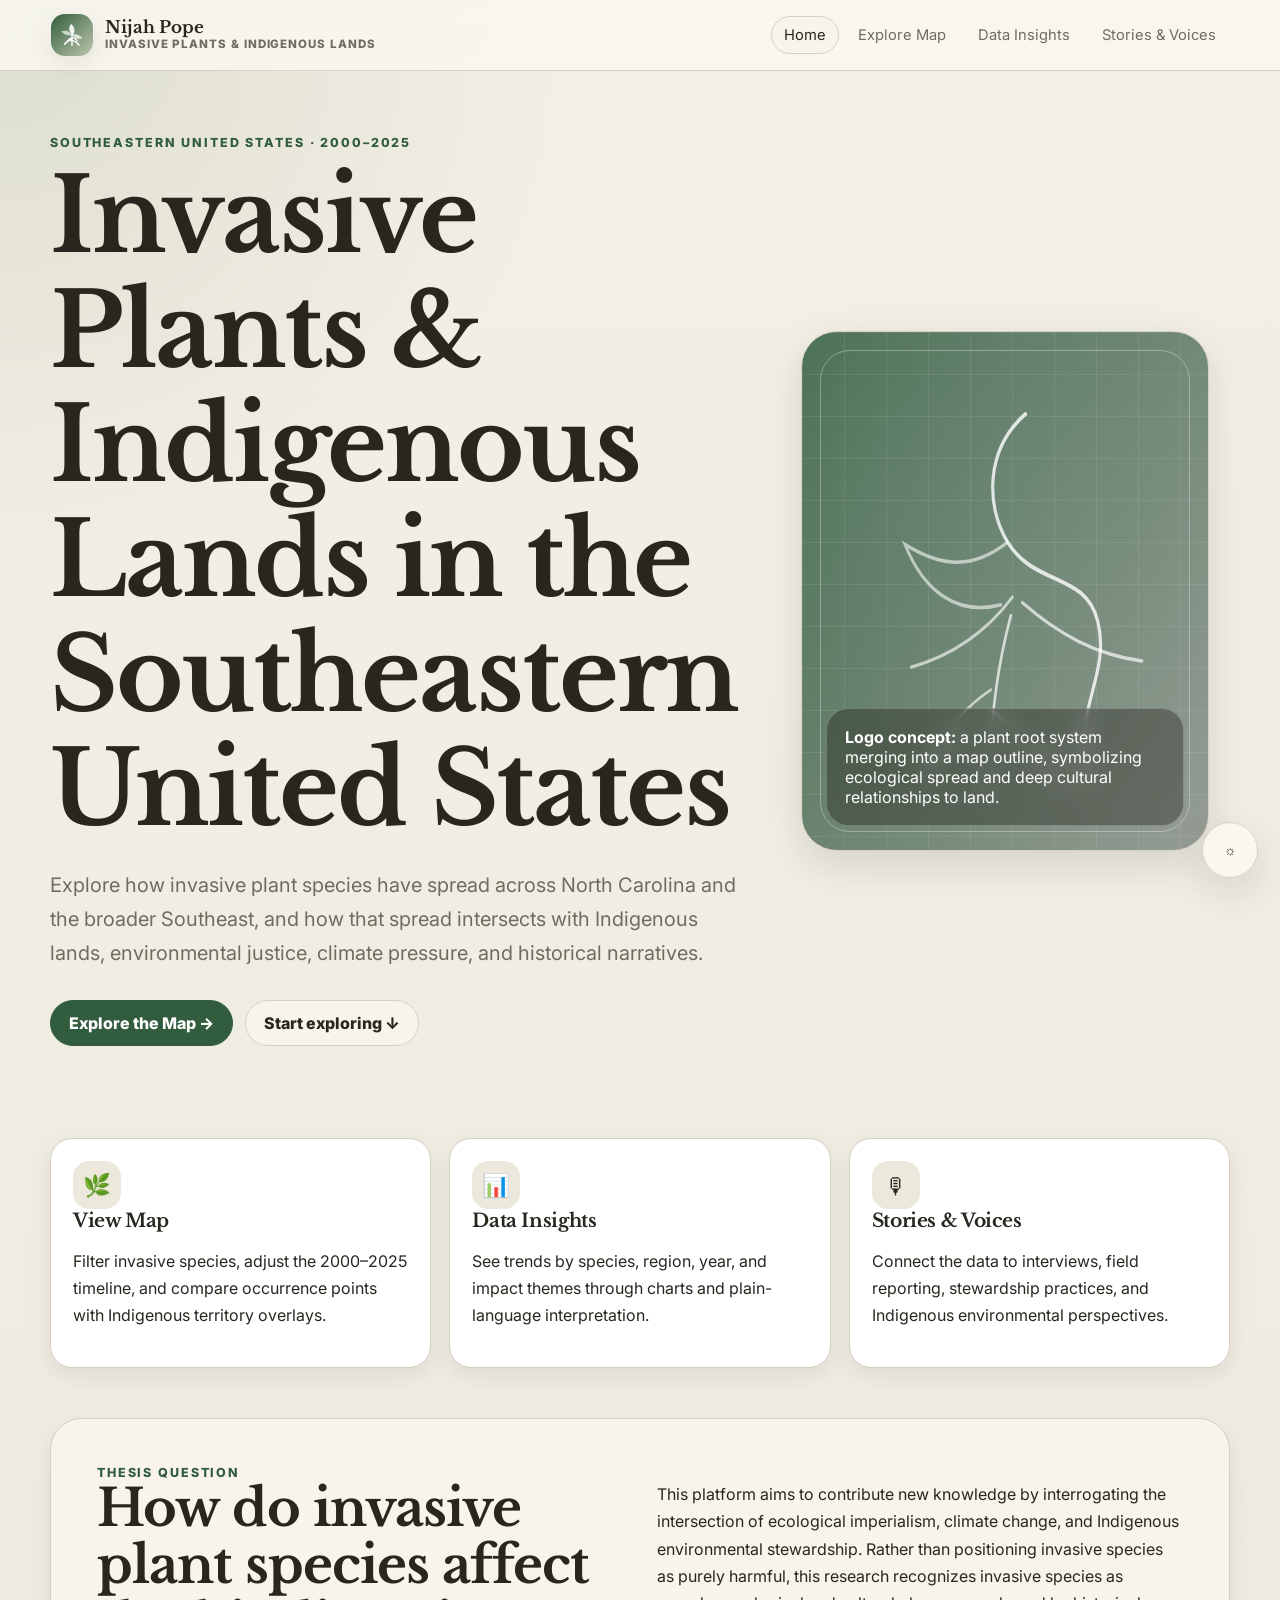
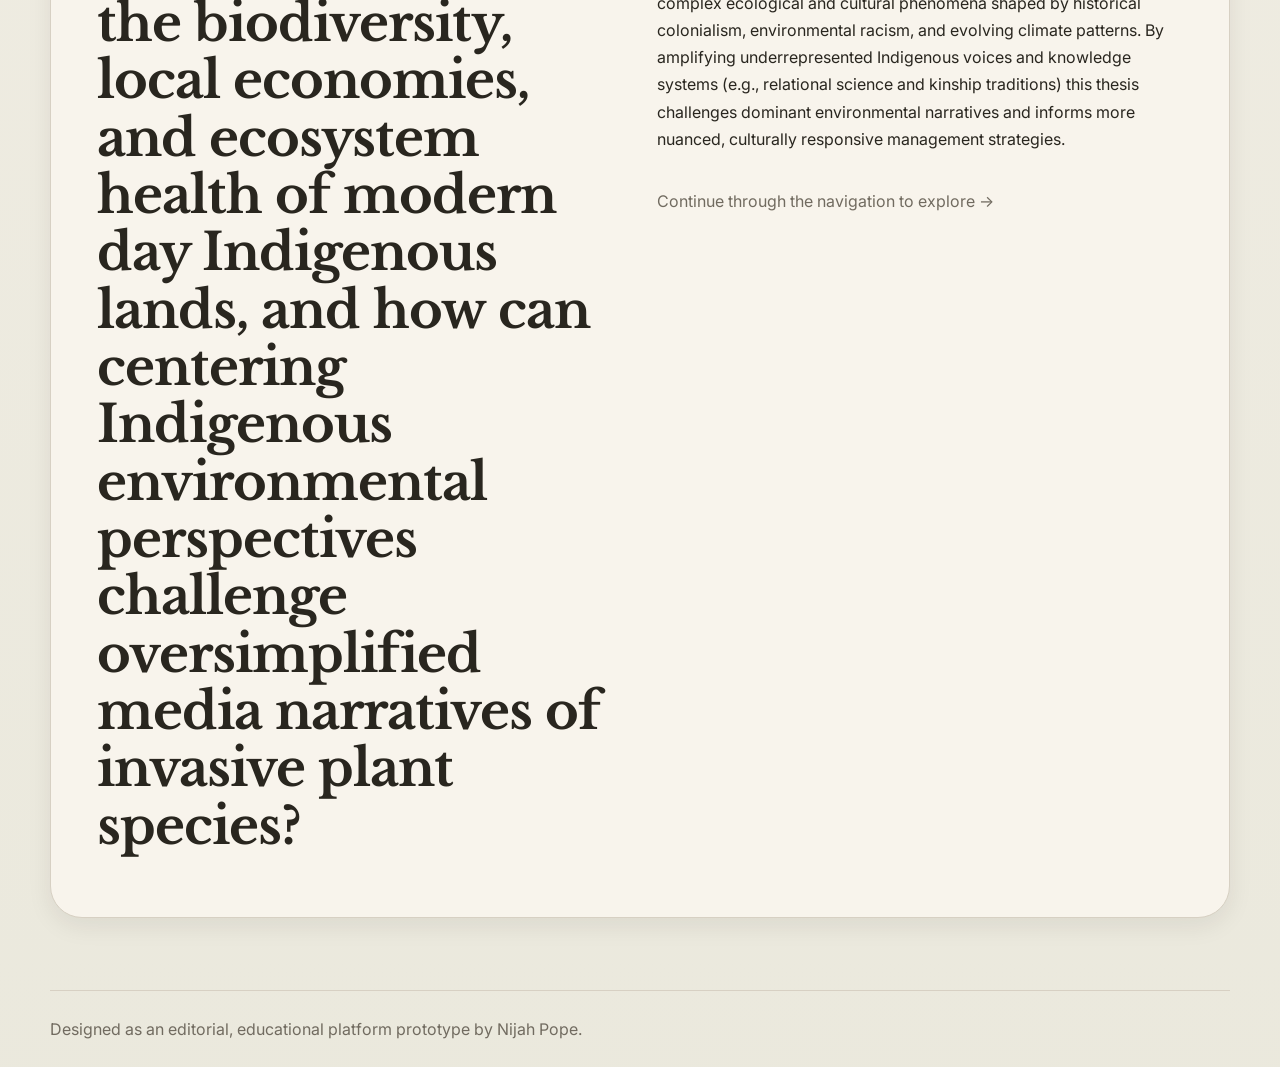
==== index.html @ 26d34733 "web platform for thesis" ====
<!DOCTYPE html>
<html lang="en">
<head>
  <meta charset="UTF-8" />
  <meta name="viewport" content="width=device-width, initial-scale=1.0" />
  <title>Invasive Plants & Indigenous Lands in the Southeastern United States</title>
  <link rel="preconnect" href="https://fonts.googleapis.com">
  <link rel="preconnect" href="https://fonts.gstatic.com" crossorigin>
  <link href="https://fonts.googleapis.com/css2?family=Libre+Baskerville:wght@400;700&family=Inter:wght@400;500;600;700;800&display=swap" rel="stylesheet">
  <link rel="stylesheet" href="./styles.css" />
</head>
<body>
  <header class="site-header">
    <a class="brand" href="./index.html" aria-label="Nijah Pope project homepage">
      <span class="logo-mark" aria-hidden="true">
        <svg viewBox="0 0 64 64" fill="none" xmlns="http://www.w3.org/2000/svg">
          <path d="M30 8c8 8 10 16 3 25-8-8-9-17-3-25Z" fill="white" opacity=".9"/>
          <path d="M31 32c-9 2-16-1-22-8 11-3 18 0 22 8Z" fill="white" opacity=".65"/>
          <path d="M33 31c8-2 15 .8 21 8-11 3-18 .2-21-8Z" fill="white" opacity=".75"/>
          <path d="M32 31v23M32 42c-7 1-12 4-16 10M32 43c7 2 11 5 15 11M32 38c-4 1-7 3-10 7M32 37c5 1 8 3 11 7" stroke="white" stroke-width="3" stroke-linecap="round"/>
        </svg>
      </span>
      <span class="brand-text"><span class="brand-title">Nijah Pope</span><span class="brand-kicker">Invasive Plants & Indigenous Lands</span></span>
    </a>
    <nav class="nav-links" aria-label="Main navigation">
      <a class="active" href="./index.html">Home</a>
      <a href="./map.html">Explore Map</a>
      <a href="./dashboard.html">Data Insights</a>
      <a href="./stories.html">Stories & Voices</a>
      
    </nav>
  </header>

  <main class="page">
    <section class="hero">
      <div>
        <div class="eyebrow">Southeastern United States · 2000–2025</div>
        <h1>Invasive Plants & Indigenous Lands in the Southeastern United States</h1>
        <p class="lede">Explore how invasive plant species have spread across North Carolina and the broader Southeast, and how that spread intersects with Indigenous lands, environmental justice, climate pressure, and historical narratives.</p>
        <div class="action-row">
          <a class="btn primary" href="./map.html">Explore the Map →</a>
          <a class="btn secondary" href="#start">Start exploring ↓</a>
        </div>
      </div>
      <div class="hero-visual" aria-label="Stylized roots merging into a Southeast map design">
        <div class="map-lines"></div>
        <div class="root-system">
          <svg viewBox="0 0 700 700" preserveAspectRatio="none" aria-hidden="true">
            <path d="M390 92 C314 142 313 225 356 279 C408 344 505 322 528 395 C554 478 469 533 514 630" stroke="rgba(255,255,255,.8)" stroke-width="6" fill="none" stroke-linecap="round"/>
            <path d="M354 280 C291 317 233 317 160 282 C196 350 259 387 343 370" stroke="rgba(255,255,255,.58)" stroke-width="5" fill="none" stroke-linecap="round"/>
            <path d="M365 359 C315 410 251 444 172 461" stroke="rgba(255,255,255,.62)" stroke-width="5" fill="none" stroke-linecap="round"/>
            <path d="M384 367 C454 414 525 443 612 452" stroke="rgba(255,255,255,.68)" stroke-width="5" fill="none" stroke-linecap="round"/>
            <path d="M362 386 C338 455 324 524 318 650" stroke="rgba(255,255,255,.7)" stroke-width="5" fill="none" stroke-linecap="round"/>
            <path d="M324 494 C278 517 229 558 188 623M326 525 C371 548 409 584 443 644M279 558 C252 566 225 583 201 611M412 578 C441 590 468 610 492 638" stroke="rgba(255,255,255,.62)" stroke-width="4" fill="none" stroke-linecap="round"/>
          </svg>
        </div>
        <div class="hero-note">
          <strong>Logo concept:</strong> a plant root system merging into a map outline, symbolizing ecological spread and deep cultural relationships to land.
        </div>
      </div>
    </section>

    <section id="start" class="card-grid" aria-label="Platform sections">
      <a class="feature-card" href="./map.html"><span class="card-icon">🌿</span><div><h3>View Map</h3><p>Filter invasive species, adjust the 2000–2025 timeline, and compare occurrence points with Indigenous territory overlays.</p></div></a>
      <a class="feature-card" href="./dashboard.html"><span class="card-icon">📊</span><div><h3>Data Insights</h3><p>See trends by species, region, year, and impact themes through charts and plain-language interpretation.</p></div></a>
      <a class="feature-card" href="./stories.html"><span class="card-icon">🎙</span><div><h3>Stories & Voices</h3><p>Connect the data to interviews, field reporting, stewardship practices, and Indigenous environmental perspectives.</p></div></a>
    </section>

    <section class="intro-panel">
      <div>
        <div class="eyebrow">Thesis Question</div>
        <h2>How do invasive plant species affect the biodiversity, local economies, and ecosystem health of modern day Indigenous lands, and how can centering Indigenous environmental perspectives challenge oversimplified media narratives of invasive plant species?</h2>
      </div>
      <div>
        <p>This platform aims to contribute new knowledge by interrogating the intersection of ecological imperialism, climate change, and Indigenous environmental stewardship. Rather than positioning invasive species as purely harmful, this research recognizes invasive species as complex ecological and cultural phenomena shaped by historical colonialism, environmental racism, and evolving climate patterns. By amplifying underrepresented Indigenous voices and knowledge systems (e.g., relational science and kinship traditions) this thesis challenges dominant environmental narratives and informs more nuanced, culturally responsive management strategies.</p>
        <span class="scroll-cue">Continue through the navigation to explore →</span>
      </div>
    </section>
  </main>

  <footer class="footer page">Designed as an editorial, educational platform prototype by Nijah Pope.</footer>
  <button class="theme-fab" type="button" data-theme-toggle aria-label="Toggle light or dark mode">☼</button>
  <script src="./site.js"></script>
</body>
</html>
---- styles.css ----
:root {
  --bg: #f3efe6;
  --panel: #f8f4ec;
  --panel-2: #ece8dc;
  --border: #d7d0c3;
  --text: #29261f;
  --muted: #716b60;
  --green: #315c3d;
  --green-2: #556b57;
  --green-soft: #bfc8ae;
  --sand: #d9c7a3;
  --blue: #5d7988;
  --blue-soft: #d9e4e8;
  --red: #c46056;
  --gold: #b98644;
  --card-bg: #ffffff;
  --chip-bg: rgba(250, 247, 241, 0.94);
  --shadow: 0 14px 38px rgba(24, 21, 17, 0.12);
  --shadow-soft: 0 8px 24px rgba(32, 28, 22, 0.08);
  --radius: 22px;
  --font-headline: "Libre Baskerville", Georgia, serif;
  --font-ui: "Inter", system-ui, -apple-system, BlinkMacSystemFont, "Segoe UI", sans-serif;
}

body.dark-mode {
  --bg: #151815;
  --panel: #1e211e;
  --panel-2: #252a25;
  --border: #3c433d;
  --text: #f1ede3;
  --muted: #b7b0a4;
  --green: #8ba98e;
  --green-2: #bfc8ae;
  --green-soft: #556b57;
  --sand: #6b604d;
  --blue: #8daeb9;
  --blue-soft: #26373d;
  --red: #d27a71;
  --gold: #d6ac6a;
  --card-bg: #262a26;
  --chip-bg: rgba(38, 42, 38, 0.94);
  --shadow: 0 18px 42px rgba(0, 0, 0, 0.42);
  --shadow-soft: 0 10px 28px rgba(0, 0, 0, 0.28);
}

* { box-sizing: border-box; }
html { scroll-behavior: smooth; }
body {
  margin: 0;
  min-height: 100vh;
  font-family: var(--font-ui);
  color: var(--text);
  background:
    radial-gradient(circle at top left, rgba(191, 200, 174, 0.42), transparent 36rem),
    linear-gradient(180deg, var(--bg), color-mix(in srgb, var(--bg) 84%, var(--green-soft) 16%));
}
a { color: inherit; text-decoration: none; }
img { max-width: 100%; display: block; }

.site-header {
  position: sticky;
  top: 0;
  z-index: 3000;
  display: flex;
  align-items: center;
  justify-content: space-between;
  gap: 20px;
  padding: 14px clamp(18px, 4vw, 56px);
  background: color-mix(in srgb, var(--chip-bg) 90%, transparent 10%);
  border-bottom: 1px solid var(--border);
  backdrop-filter: blur(14px);
}
.brand { display: inline-flex; align-items: center; gap: 12px; font-weight: 800; }
.logo-mark {
  width: 42px; height: 42px; border-radius: 14px;
  background: linear-gradient(135deg, var(--green), var(--green-soft));
  display: grid; place-items: center; box-shadow: var(--shadow-soft);
}
.logo-mark svg { width: 30px; height: 30px; }
.brand-text { display: grid; line-height: 1.1; min-width: 0; }
.brand-title { font-family: var(--font-headline); font-size: 1.05rem; white-space: nowrap; }
.brand-kicker { font-size: .72rem; color: var(--muted); letter-spacing: .08em; text-transform: uppercase; white-space: nowrap; }
.nav-links { display: flex; align-items: center; gap: 6px; flex-wrap: wrap; justify-content: flex-end; }
.nav-links a, .nav-links button {
  border: 1px solid transparent;
  background: transparent;
  color: var(--muted);
  padding: 9px 12px;
  border-radius: 999px;
  font-family: var(--font-ui);
  font-size: .92rem;
  cursor: pointer;
}
.nav-links a:hover, .nav-links a.active, .nav-links button:hover {
  color: var(--text);
  border-color: var(--border);
  background: var(--panel);
}

.page { width: min(1180px, calc(100vw - 36px)); margin: 0 auto; }
.hero {
  min-height: calc(100vh - 78px);
  display: grid;
  grid-template-columns: 1.05fr .95fr;
  gap: clamp(28px, 5vw, 72px);
  align-items: center;
  padding: 64px 0;
}
.eyebrow { text-transform: uppercase; letter-spacing: .15em; color: var(--green); font-weight: 800; font-size: .78rem; }
h1, h2, h3 { font-family: var(--font-headline); letter-spacing: -.02em; line-height: 1.12; }
h1 { font-size: clamp(3rem, 8vw, 7rem); margin: 10px 0 18px; }
h2 { font-size: clamp(2rem, 4vw, 3.6rem); margin: 0 0 16px; }
h3 { margin: 0 0 10px; }
p { line-height: 1.7; }
.lede { font-size: clamp(1.05rem, 1.6vw, 1.25rem); color: var(--muted); max-width: 62ch; }
.action-row { display: flex; gap: 12px; flex-wrap: wrap; margin-top: 30px; }
.btn {
  display: inline-flex; align-items: center; justify-content: center; gap: 10px;
  min-height: 46px; padding: 12px 18px; border-radius: 999px;
  border: 1px solid var(--border); font-weight: 800; transition: .18s ease;
}
.btn.primary { background: var(--green); color: #fff; border-color: var(--green); }
.btn:hover { transform: translateY(-2px); box-shadow: var(--shadow-soft); }
.btn.secondary { background: var(--panel); }
.hero-visual {
  position: relative; min-height: 520px; border-radius: 36px; overflow: hidden; border: 1px solid var(--border); box-shadow: var(--shadow);
  background:
    linear-gradient(120deg, rgba(49, 92, 61, .82), rgba(93, 121, 136, .54)),
    radial-gradient(circle at 20% 20%, rgba(255,255,255,.35), transparent 18rem),
    linear-gradient(135deg, #bfc8ae, #d9c7a3);
}
.map-lines { position:absolute; inset:0; opacity:.38; background-image: linear-gradient(90deg, rgba(255,255,255,.24) 1px, transparent 1px), linear-gradient(rgba(255,255,255,.22) 1px, transparent 1px); background-size: 42px 42px; }
.root-system { position: absolute; inset: 18px; border-radius: 30px; border: 1px solid rgba(255,255,255,.32); }
.root-system svg { position: absolute; inset: 0; width: 100%; height: 100%; }
.hero-note { position:absolute; left:24px; right:24px; bottom:24px; color:#fff; background:rgba(24,21,17,.35); border:1px solid rgba(255,255,255,.24); border-radius:22px; padding:18px; backdrop-filter: blur(10px); }

.card-grid { display: grid; grid-template-columns: repeat(3, 1fr); gap: 18px; padding: 28px 0 50px; }
.feature-card, .story-card, .metric-card, .chart-card, .text-card {
  background: var(--card-bg); border: 1px solid var(--border); border-radius: var(--radius); box-shadow: var(--shadow-soft); padding: 22px;
}
.feature-card { min-height: 230px; display: grid; align-content: space-between; transition: .18s ease; }
.feature-card:hover { transform: translateY(-4px); box-shadow: var(--shadow); }
.card-icon { width: 48px; height: 48px; border-radius: 16px; display:grid; place-items:center; background: var(--panel-2); font-size: 1.4rem; }
.section { padding: 72px 0; }
.section-heading { display:flex; justify-content:space-between; align-items:end; gap: 24px; margin-bottom: 24px; }
.section-heading p { max-width: 60ch; color: var(--muted); }
.intro-panel { background: var(--panel); border:1px solid var(--border); border-radius: 32px; padding: clamp(24px, 5vw, 46px); display:grid; grid-template-columns: 1fr 1fr; gap: 34px; box-shadow: var(--shadow-soft); }
.scroll-cue { display: inline-block; color: var(--muted); margin-top: 22px; }

/* Map page */
.map-page-body { padding: 0; overflow: hidden; }
.map-shell { height: calc(100vh - 71px); display: grid; grid-template-columns: 360px 1fr 360px; gap: 12px; padding: 12px; }
.map-sidebar, .map-details { min-height:0; overflow:auto; display:flex; flex-direction:column; gap:12px; }
.map-panel-card { background: var(--panel); border:1px solid var(--border); border-radius: 20px; padding: 18px; box-shadow: var(--shadow-soft); }
.map-title { font-size: 1.35rem; margin-bottom: 8px; }
.subtle { color: var(--muted); font-size: .92rem; }
.field-label { display:block; font-weight:800; margin: 16px 0 8px; }
.select, .filter-select { width:100%; border:1px solid var(--border); border-radius: 13px; padding: 12px 14px; background: var(--card-bg); color: var(--text); font: inherit; }
.species-card { display:flex; gap:12px; align-items:flex-start; margin-top:14px; background:var(--panel-2); border:1px solid var(--border); border-radius: 16px; padding:14px; }
.legend-dot { width:12px; height:12px; border-radius:999px; display:inline-block; flex:0 0 auto; }
.legend-dot.invasive { background: var(--red); }
.legend-line { width: 20px; border-top:3px solid var(--green-2); display:inline-block; border-radius: 999px; }
.timeline-head, .range-labels, .summary-grid div, .switch-row, .legend-item { display:flex; justify-content:space-between; gap:12px; align-items:center; }
.range-labels { color: var(--muted); font-size:.84rem; margin-top:2px; }
input[type="range"] { width:100%; accent-color: var(--green); }
.divider { border-top: 1px solid var(--border); margin: 18px 0; }
.switch-row { margin: 11px 0; }
.switch { position:relative; display:inline-block; width:42px; height:24px; }
.switch input { opacity:0; width:0; height:0; }
.slider { position:absolute; inset:0; background:#d6d0c8; border-radius:24px; transition:.2s; cursor:pointer; }
.slider:before { content:""; position:absolute; width:18px; height:18px; left:3px; top:3px; border-radius:50%; background:white; transition:.2s; }
input:checked + .slider { background: var(--green-soft); }
input:checked + .slider:before { transform: translateX(18px); background: var(--green); }
.legend-stack { display:grid; gap:10px; }
.summary-grid { display:grid; gap: 10px; }
.summary-label { color: var(--muted); }
.map-stage { position:relative; overflow:hidden; border: 1px solid var(--border); border-radius: 26px; background: var(--panel-2); box-shadow: var(--shadow); }
#map { position:absolute; inset: 0; min-height: 100%; }
.instruction-card, .coords-chip { position:absolute; z-index:500; background:var(--chip-bg); border:1px solid var(--border); border-radius:14px; box-shadow:var(--shadow-soft); padding:12px 14px; }
.instruction-card { left:18px; top:16px; }
.coords-chip { right:16px; bottom:16px; color: var(--muted); font-size:.82rem; line-height:1.45; }
.details-header { display:flex; justify-content:space-between; align-items:baseline; gap:12px; }
.details-content { display:grid; gap:14px; }
.empty-state { color: var(--muted); line-height: 1.6; }
.info-block { background: var(--card-bg); border:1px solid var(--border); border-radius:16px; padding:14px; }
.info-grid { display:grid; grid-template-columns: 1fr 1fr; gap: 8px 16px; font-size:.93rem; }
.info-grid div { display:grid; gap:2px; }
.label { color: var(--muted); font-size:.82rem; }
.badge { display:inline-flex; border-radius:999px; background:var(--panel-2); padding:6px 10px; font-size:.82rem; margin-bottom:10px; }
.territory-tooltip { background: var(--card-bg); border: 1px solid var(--border); color: var(--text); border-radius: 10px; box-shadow: var(--shadow-soft); }
.leaflet-control-attribution { display:none; }

/* Dashboard */
.dashboard-hero { padding: 58px 0 20px; }
.dashboard-grid { display:grid; grid-template-columns: repeat(4, 1fr); gap: 16px; margin: 24px 0; }
.metric-card strong { font-size: 2rem; font-family: var(--font-headline); display:block; }
.metric-card span { color: var(--muted); }
.analytics-grid { display:grid; grid-template-columns: 1.4fr .9fr; gap: 18px; }
.chart-card canvas { width:100%; max-height: 360px; }
.chart-controls { display:flex; gap:12px; flex-wrap:wrap; margin-bottom:16px; }
.filter-select { max-width: 260px; }
.insight-list { display:grid; gap:12px; }
.insight-list li { line-height:1.6; }

/* Stories */
.story-layout { display:grid; grid-template-columns: .95fr 1.05fr; gap: 24px; align-items:start; }
.story-list { display:grid; gap:14px; }
.story-card { cursor:pointer; transition:.18s ease; }
.story-card:hover, .story-card.active { transform: translateY(-2px); border-color: var(--green); }
.story-thumb { height: 150px; border-radius: 18px; margin-bottom: 14px; background: linear-gradient(135deg, var(--green-soft), var(--blue-soft)); display:grid; place-items:center; font-size:2rem; }
.story-detail { position:sticky; top: 92px; }
.media-placeholder { border-radius: 24px; min-height: 300px; display:grid; place-items:center; background: linear-gradient(135deg, var(--green), var(--blue)); color:#fff; margin-bottom: 18px; }
.audio-button { width:70px; height:70px; border-radius:50%; border:2px solid rgba(255,255,255,.7); background:rgba(255,255,255,.18); color:#fff; font-size:1.5rem; cursor:pointer; }
.quote { font-family: var(--font-headline); font-size: 1.35rem; line-height:1.5; }

.story-thumb-image { overflow: hidden; background: var(--panel-2); }
.story-thumb-image img { width: 100%; height: 100%; object-fit: cover; display: block; }
.media-placeholder-image { position: relative; overflow: hidden; background: var(--panel-2); }
.media-placeholder-image img { width: 100%; height: 100%; min-height: 300px; object-fit: cover; display: block; }
.media-placeholder-image .audio-button { position: absolute; right: 20px; bottom: 20px; }


.footer { border-top:1px solid var(--border); margin-top:72px; padding:28px 0; color: var(--muted); }
.theme-fab { position: fixed; right: 22px; bottom: 22px; z-index: 4000; width: 56px; height: 56px; border-radius:999px; border:1px solid var(--border); background:var(--chip-bg); color:var(--text); box-shadow:var(--shadow); cursor:pointer; }

@media (max-width: 1160px) {
  .map-shell { grid-template-columns: 330px 1fr; }
  .map-details { grid-column: 1 / -1; max-height: 280px; }
}
@media (max-width: 900px) {
  .site-header { position: static; align-items:flex-start; flex-direction:column; }
  .hero, .intro-panel, .story-layout, .analytics-grid { grid-template-columns: 1fr; }
  .card-grid, .dashboard-grid { grid-template-columns: 1fr; }
  .hero-visual { min-height: 360px; }
  .map-page-body { overflow:auto; }
  .map-shell { height:auto; grid-template-columns:1fr; }
  .map-stage { min-height: 640px; }
}


/* Written interview story visuals: no audio cards or embedded audio. */
.story-detail-visual {
  border-radius: 24px;
  min-height: 220px;
  display: grid;
  place-items: center;
  background: linear-gradient(135deg, var(--green), var(--blue));
  color: #fff;
  font-size: clamp(3rem, 8vw, 6rem);
  margin-bottom: 18px;
  overflow: hidden;
}

.story-detail-visual-image img {
  width: 100%;
  height: 100%;
  max-height: 380px;
  min-height: 280px;
  object-fit: cover;
  display: block;
}


.audio-button { display: none !important; }
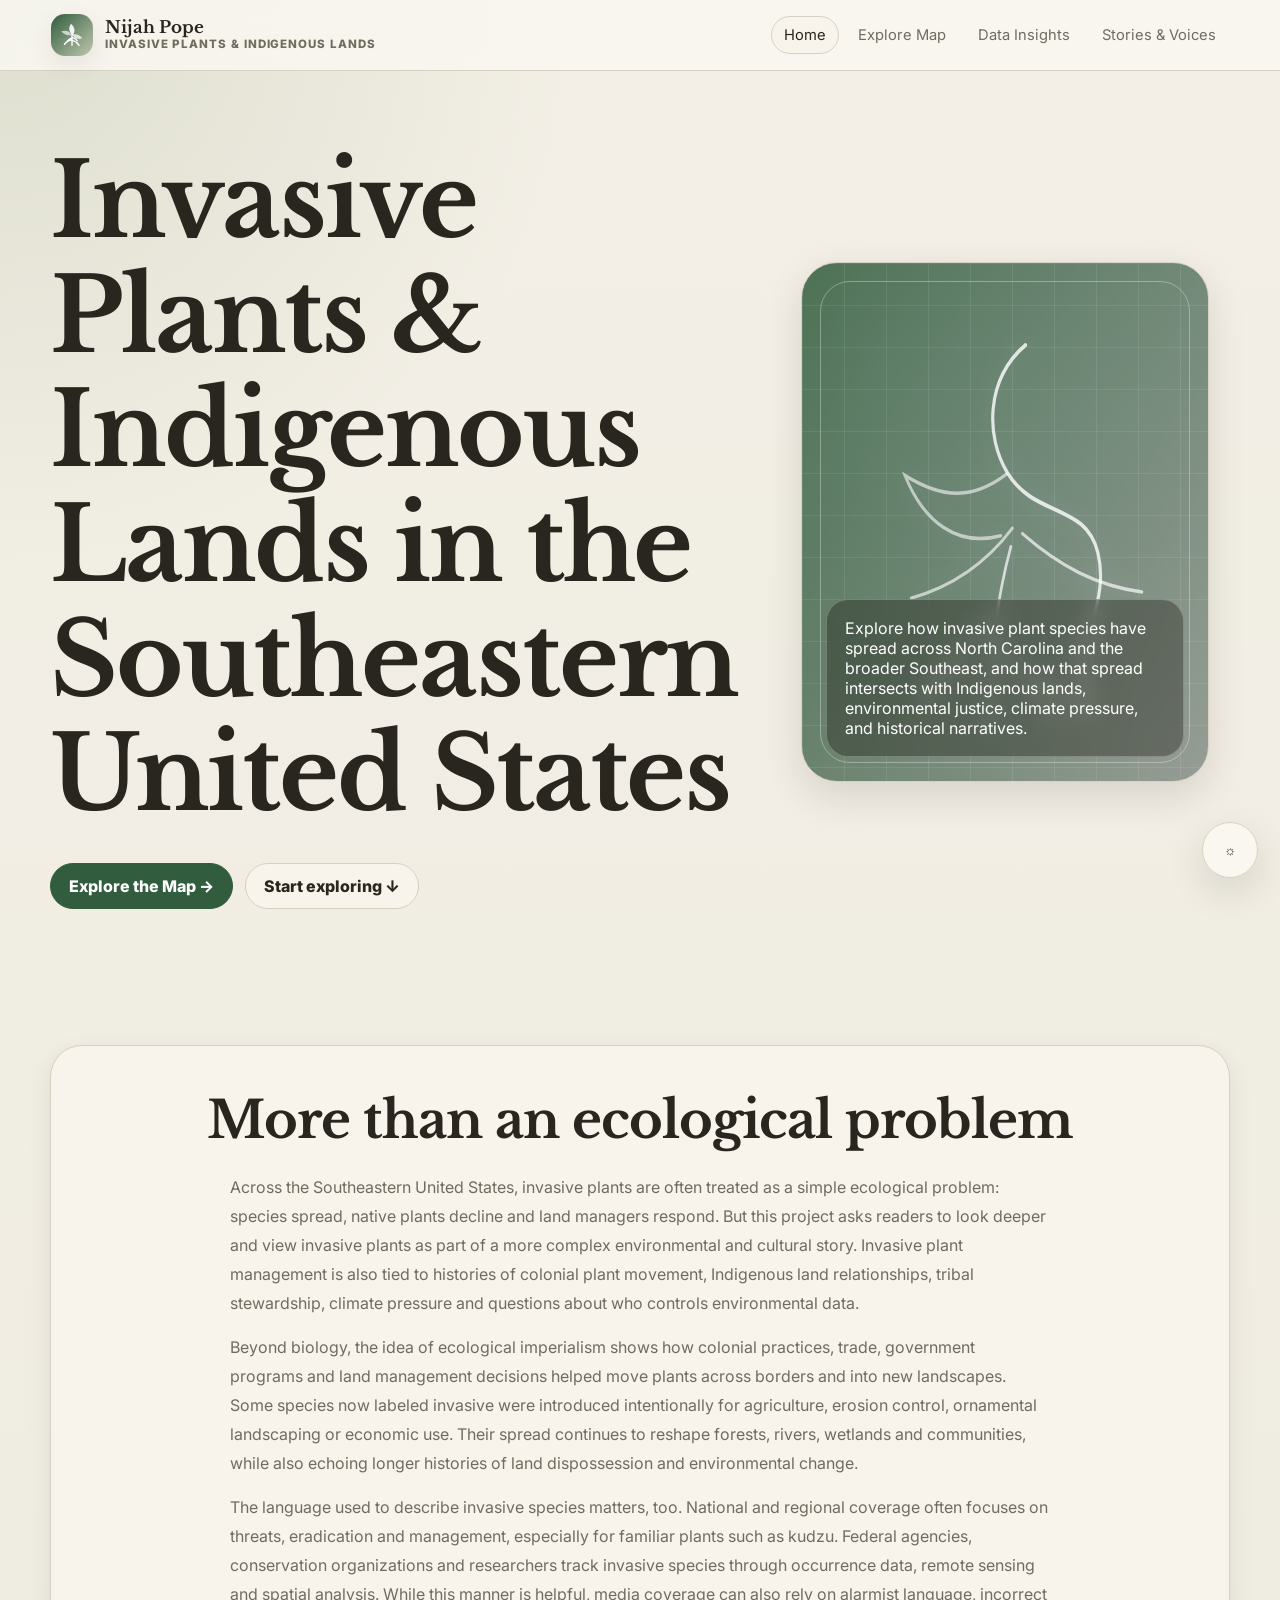
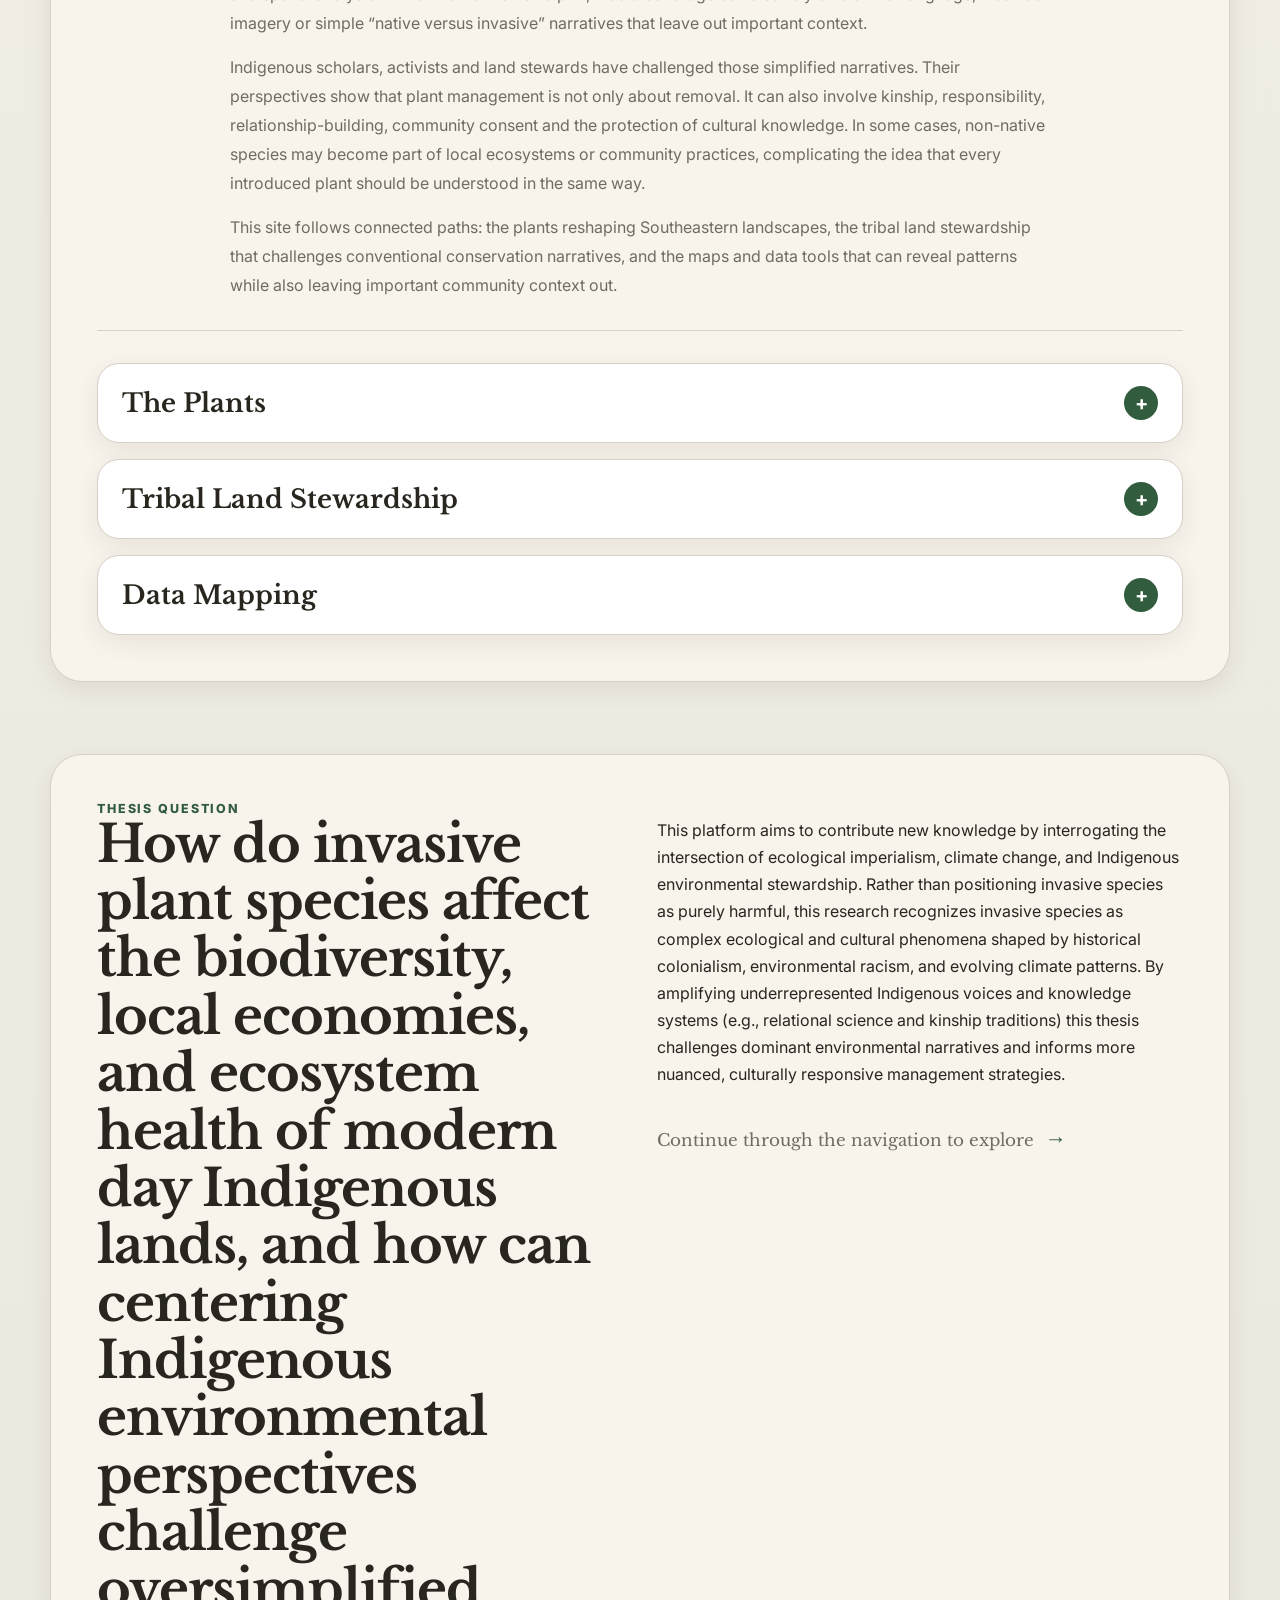
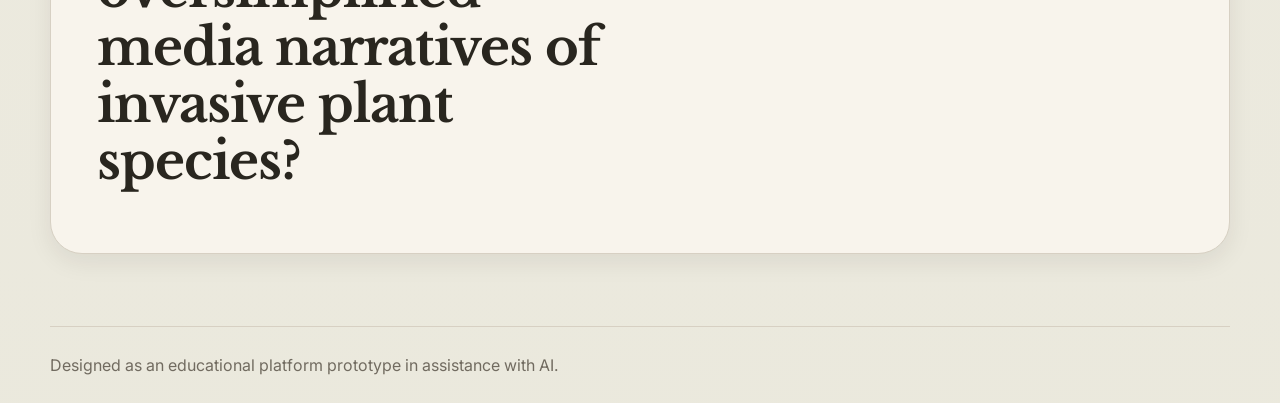
==== commit 2b6e3a51: "thesis web prototye" ====
--- a/index.html
+++ b/index.html
@@ -34,9 +34,7 @@
   <main class="page">
     <section class="hero">
       <div>
-        <div class="eyebrow">Southeastern United States · 2000–2025</div>
         <h1>Invasive Plants & Indigenous Lands in the Southeastern United States</h1>
-        <p class="lede">Explore how invasive plant species have spread across North Carolina and the broader Southeast, and how that spread intersects with Indigenous lands, environmental justice, climate pressure, and historical narratives.</p>
         <div class="action-row">
           <a class="btn primary" href="./map.html">Explore the Map →</a>
           <a class="btn secondary" href="#start">Start exploring ↓</a>
@@ -45,26 +43,94 @@
       <div class="hero-visual" aria-label="Stylized roots merging into a Southeast map design">
         <div class="map-lines"></div>
         <div class="root-system">
-          <svg viewBox="0 0 700 700" preserveAspectRatio="none" aria-hidden="true">
-            <path d="M390 92 C314 142 313 225 356 279 C408 344 505 322 528 395 C554 478 469 533 514 630" stroke="rgba(255,255,255,.8)" stroke-width="6" fill="none" stroke-linecap="round"/>
-            <path d="M354 280 C291 317 233 317 160 282 C196 350 259 387 343 370" stroke="rgba(255,255,255,.58)" stroke-width="5" fill="none" stroke-linecap="round"/>
-            <path d="M365 359 C315 410 251 444 172 461" stroke="rgba(255,255,255,.62)" stroke-width="5" fill="none" stroke-linecap="round"/>
-            <path d="M384 367 C454 414 525 443 612 452" stroke="rgba(255,255,255,.68)" stroke-width="5" fill="none" stroke-linecap="round"/>
-            <path d="M362 386 C338 455 324 524 318 650" stroke="rgba(255,255,255,.7)" stroke-width="5" fill="none" stroke-linecap="round"/>
-            <path d="M324 494 C278 517 229 558 188 623M326 525 C371 548 409 584 443 644M279 558 C252 566 225 583 201 611M412 578 C441 590 468 610 492 638" stroke="rgba(255,255,255,.62)" stroke-width="4" fill="none" stroke-linecap="round"/>
-          </svg>
+          <svg class="root-logo-animation" viewBox="0 0 700 700" preserveAspectRatio="none" aria-hidden="true">
+  <path class="root-line main-root" d="M390 92 C314 142 313 225 356 279 C408 344 505 322 528 395 C554 478 469 533 514 630" stroke="rgba(255,255,255,.8)" stroke-width="6" fill="none" stroke-linecap="round"/>
+
+  <path class="root-line branch branch-1" d="M354 280 C291 317 233 317 160 282 C196 350 259 387 343 370" stroke="rgba(255,255,255,.58)" stroke-width="5" fill="none" stroke-linecap="round"/>
+
+  <path class="root-line branch branch-2" d="M365 359 C315 410 251 444 172 461" stroke="rgba(255,255,255,.62)" stroke-width="5" fill="none" stroke-linecap="round"/>
+
+  <path class="root-line branch branch-3" d="M384 367 C454 414 525 443 612 452" stroke="rgba(255,255,255,.68)" stroke-width="5" fill="none" stroke-linecap="round"/>
+
+  <path class="root-line branch branch-4" d="M362 386 C338 455 324 524 318 650" stroke="rgba(255,255,255,.7)" stroke-width="5" fill="none" stroke-linecap="round"/>
+
+  <path class="root-line fine-roots" d="M324 494 C278 517 229 558 188 623M326 525 C371 548 409 584 443 644M279 558 C252 566 225 583 201 611M412 578 C441 590 468 610 492 638" stroke="rgba(255,255,255,.62)" stroke-width="4" fill="none" stroke-linecap="round"/>
+</svg>
         </div>
         <div class="hero-note">
-          <strong>Logo concept:</strong> a plant root system merging into a map outline, symbolizing ecological spread and deep cultural relationships to land.
+          Explore how invasive plant species have spread across North Carolina and the broader Southeast, and how that spread intersects with Indigenous lands, environmental justice, climate pressure, and historical narratives.
         </div>
       </div>
     </section>
 
-    <section id="start" class="card-grid" aria-label="Platform sections">
-      <a class="feature-card" href="./map.html"><span class="card-icon">🌿</span><div><h3>View Map</h3><p>Filter invasive species, adjust the 2000–2025 timeline, and compare occurrence points with Indigenous territory overlays.</p></div></a>
-      <a class="feature-card" href="./dashboard.html"><span class="card-icon">📊</span><div><h3>Data Insights</h3><p>See trends by species, region, year, and impact themes through charts and plain-language interpretation.</p></div></a>
-      <a class="feature-card" href="./stories.html"><span class="card-icon">🎙</span><div><h3>Stories & Voices</h3><p>Connect the data to interviews, field reporting, stewardship practices, and Indigenous environmental perspectives.</p></div></a>
-    </section>
+    <section id="start" class="project-pathways" aria-label="Project sections">
+  <div class="pathways-panel">
+    <article class="anchor-story-card">
+      <h2>More than an ecological problem</h2>
+
+      <p>
+        Across the Southeastern United States, invasive plants are often treated as a simple ecological problem: species spread, native plants decline and land managers respond. But this project asks readers to look deeper and view invasive plants as part of a more complex environmental and cultural story. Invasive plant management is also tied to histories of colonial plant movement, Indigenous land relationships, tribal stewardship, climate pressure and questions about who controls environmental data.
+      </p>
+
+      <p>
+        Beyond biology, the idea of ecological imperialism shows how colonial practices, trade, government programs and land management decisions helped move plants across borders and into new landscapes. Some species now labeled invasive were introduced intentionally for agriculture, erosion control, ornamental landscaping or economic use. Their spread continues to reshape forests, rivers, wetlands and communities, while also echoing longer histories of land dispossession and environmental change.
+      </p>
+
+      <p>
+        The language used to describe invasive species matters, too. National and regional coverage often focuses on threats, eradication and management, especially for familiar plants such as kudzu. Federal agencies, conservation organizations and researchers track invasive species through occurrence data, remote sensing and spatial analysis. While this manner is helpful, media coverage can also rely on alarmist language, incorrect imagery or simple “native versus invasive” narratives that leave out important context.
+      </p>
+
+      <p>
+        Indigenous scholars, activists and land stewards have challenged those simplified narratives. Their perspectives show that plant management is not only about removal. It can also involve kinship, responsibility, relationship-building, community consent and the protection of cultural knowledge. In some cases, non-native species may become part of local ecosystems or community practices, complicating the idea that every introduced plant should be understood in the same way.
+      </p>
+
+      <p>
+        This site follows connected paths: the plants reshaping Southeastern landscapes, the tribal land stewardship that challenges conventional conservation narratives, and the maps and data tools that can reveal patterns while also leaving important community context out.
+      </p>
+    </article>
+
+    <div class="accordion-list">
+      <details class="pathway-card">
+        <summary>
+          <span>The Plants</span>
+          <span class="summary-icon" aria-hidden="true">+</span>
+        </summary>
+
+        <div class="pathway-content">
+          <p>
+            Invasive plants are not simply “bad” plants. Many were introduced through ornamental horticulture, agriculture, erosion control and other human decisions. Experts like Alan Weakley, director of the UNC Herbarium, explain how species such as kudzu, privet, hydrilla and Japanese honeysuckle reshape forests, waterways and cultural landscapes across the Southeast.
+          </p>
+        </div>
+      </details>
+
+      <details class="pathway-card">
+        <summary>
+          <span>Tribal Land Stewardship</span>
+          <span class="summary-icon" aria-hidden="true">+</span>
+        </summary>
+
+        <div class="pathway-content">
+          <p>
+            For Native communities, land is not just property or habitat. It is history, food, water, memory and responsibility. Accounts from Larry Edwards and Philip Bell, representatives of the Lumbee and Coharie tribes of North Carolina, provide an opportunity to center Indigenous voices and show how invasive plant management intersects with land access, tribal sovereignty and the authority to define environmental care.
+          </p>
+        </div>
+      </details>
+
+      <details class="pathway-card">
+        <summary>
+          <span>Data Mapping</span>
+          <span class="summary-icon" aria-hidden="true">+</span>
+        </summary>
+
+        <div class="pathway-content">
+          <p>
+            Maps can reveal where invasive plants have been recorded, but they do not tell the whole story. Experts like Dr. Charles “Chuck” Bargeron, director of the University of Georgia’s Center for Invasive Species and Ecosystem Health, and Ming Shen, a geography researcher studying kudzu through remote sensing, explain how occurrence data, climate charts and satellite imagery can help track invasive plant spread. Dr. Danielle Hiraldo, director of the American Indian Center at UNC-Chapel Hill and a citizen of the Lumbee Tribe, adds another layer: mapping and environmental data must also account for community knowledge, consent and Indigenous data sovereignty.
+          </p>
+        </div>
+      </details>
+    </div>
+  </div>
+</section>
 
     <section class="intro-panel">
       <div>
@@ -73,12 +139,15 @@
       </div>
       <div>
         <p>This platform aims to contribute new knowledge by interrogating the intersection of ecological imperialism, climate change, and Indigenous environmental stewardship. Rather than positioning invasive species as purely harmful, this research recognizes invasive species as complex ecological and cultural phenomena shaped by historical colonialism, environmental racism, and evolving climate patterns. By amplifying underrepresented Indigenous voices and knowledge systems (e.g., relational science and kinship traditions) this thesis challenges dominant environmental narratives and informs more nuanced, culturally responsive management strategies.</p>
-        <span class="scroll-cue">Continue through the navigation to explore →</span>
+        <p class="scroll-cue editorial-cue">
+  Continue through the navigation to explore
+  <a class="map-arrow-link" href="./map.html" aria-label="Go to interactive map">→</a>
+</p>
       </div>
     </section>
   </main>
 
-  <footer class="footer page">Designed as an editorial, educational platform prototype by Nijah Pope.</footer>
+  <footer class="footer page">Designed as an educational platform prototype in assistance with AI.</footer>
   <button class="theme-fab" type="button" data-theme-toggle aria-label="Toggle light or dark mode">☼</button>
   <script src="./site.js"></script>
 </body>
--- a/styles.css
+++ b/styles.css
@@ -134,84 +134,724 @@
 .root-system svg { position: absolute; inset: 0; width: 100%; height: 100%; }
 .hero-note { position:absolute; left:24px; right:24px; bottom:24px; color:#fff; background:rgba(24,21,17,.35); border:1px solid rgba(255,255,255,.24); border-radius:22px; padding:18px; backdrop-filter: blur(10px); }
 
+.root-logo-animation {
+  filter: drop-shadow(0 0 12px rgba(255, 255, 255, 0.22));
+}
+
+.root-line {
+  stroke-dasharray: 1200;
+  stroke-dashoffset: 1200;
+  animation: drawRoot 3.8s ease forwards, rootGlow 4.8s ease-in-out infinite;
+}
+
+.main-root {
+  animation-delay: 0.2s, 4s;
+}
+
+.branch-1 {
+  animation-delay: 0.9s, 4.2s;
+}
+
+.branch-2 {
+  animation-delay: 1.2s, 4.4s;
+}
+
+.branch-3 {
+  animation-delay: 1.5s, 4.6s;
+}
+
+.branch-4 {
+  animation-delay: 1.8s, 4.8s;
+}
+
+.fine-roots {
+  animation-delay: 2.2s, 5s;
+}
+
+@keyframes drawRoot {
+  to {
+    stroke-dashoffset: 0;
+  }
+}
+
+@keyframes rootGlow {
+  0%, 100% {
+    opacity: 0.72;
+  }
+
+  50% {
+    opacity: 1;
+  }
+}
+
+.map-lines {
+  animation: mapDrift 18s linear infinite;
+}
+
+@keyframes mapDrift {
+  from {
+    background-position: 0 0, 0 0;
+  }
+
+  to {
+    background-position: 42px 42px, 42px 42px;
+  }
+}
+
+.hero-visual {
+  animation: heroFloat 7s ease-in-out infinite;
+}
+
+@keyframes heroFloat {
+  0%, 100% {
+    transform: translateY(0);
+  }
+
+  50% {
+    transform: translateY(-8px);
+  }
+}
+
+.hero-note {
+  opacity: 0;
+  transform: translateY(12px);
+  animation: noteFadeIn 1s ease forwards;
+  animation-delay: 3.2s;
+}
+
+@keyframes noteFadeIn {
+  to {
+    opacity: 1;
+    transform: translateY(0);
+  }
+}
+
 .card-grid { display: grid; grid-template-columns: repeat(3, 1fr); gap: 18px; padding: 28px 0 50px; }
 .feature-card, .story-card, .metric-card, .chart-card, .text-card {
   background: var(--card-bg); border: 1px solid var(--border); border-radius: var(--radius); box-shadow: var(--shadow-soft); padding: 22px;
 }
-.feature-card { min-height: 230px; display: grid; align-content: space-between; transition: .18s ease; }
-.feature-card:hover { transform: translateY(-4px); box-shadow: var(--shadow); }
-.card-icon { width: 48px; height: 48px; border-radius: 16px; display:grid; place-items:center; background: var(--panel-2); font-size: 1.4rem; }
-.section { padding: 72px 0; }
-.section-heading { display:flex; justify-content:space-between; align-items:end; gap: 24px; margin-bottom: 24px; }
-.section-heading p { max-width: 60ch; color: var(--muted); }
-.intro-panel { background: var(--panel); border:1px solid var(--border); border-radius: 32px; padding: clamp(24px, 5vw, 46px); display:grid; grid-template-columns: 1fr 1fr; gap: 34px; box-shadow: var(--shadow-soft); }
-.scroll-cue { display: inline-block; color: var(--muted); margin-top: 22px; }
+.feature-card { 
+  min-height: 190px; 
+  display: flex;
+  align-items: center;
+  transition: .18s ease; 
+}
+.feature-card:hover {
+  transform: translateY(-4px);
+  border-color: var(--green);
+  background: color-mix(in srgb, var(--green) 14%, var(--card-bg) 86%);
+  box-shadow: 0 16px 34px rgba(49, 92, 61, 0.18);
+}
+.feature-card:hover h3 {
+  color: var(--green);
+}
+
+.feature-card:hover p {
+  color: var(--text);
+}
+.project-pathways {
+  padding: 72px 0;
+}
+
+.accordion-list {
+  display: grid;
+  gap: 16px;
+}
+
+.pathway-card {
+  background: var(--card-bg);
+  border: 1px solid var(--border);
+  border-radius: var(--radius);
+  box-shadow: var(--shadow-soft);
+  overflow: hidden;
+}
+
+.pathway-card summary {
+  list-style: none;
+  cursor: pointer;
+  padding: 22px 24px;
+  display: flex;
+  align-items: center;
+  justify-content: space-between;
+  gap: 18px;
+  font-family: var(--font-headline);
+  font-size: clamp(1.25rem, 2vw, 1.65rem);
+  font-weight: 700;
+}
+
+.pathway-card summary::-webkit-details-marker {
+  display: none;
+}
+
+.pathway-card summary:hover {
+  background: color-mix(in srgb, var(--green) 10%, var(--card-bg) 90%);
+}
+.pathways-panel {
+  background: var(--panel);
+  border: 1px solid var(--border);
+  border-radius: 32px;
+  padding: clamp(24px, 5vw, 46px);
+  box-shadow: var(--shadow-soft);
+  width: 100%;
+  margin: 0 auto;
+}
+
+.anchor-story-card {
+  width: 100%;
+  max-width: 100%;
+  margin: 0 auto 32px;
+  padding-bottom: 30px;
+  border-bottom: 1px solid var(--border);
+  text-align: center;
+}
+
+.anchor-story-card h2 {
+  max-width: 900px;
+  margin: 0 auto 24px;
+}
+
+.anchor-story-card p {
+  max-width: 82ch;
+  margin-left: auto;
+  margin-right: auto;
+  color: var(--muted);
+  line-height: 1.8;
+  text-align: left;
+}
+
+.anchor-story-card p:last-child {
+  margin-bottom: 0;
+}
+.summary-icon {
+  width: 34px;
+  height: 34px;
+  border-radius: 999px;
+  display: grid;
+  place-items: center;
+  flex: 0 0 auto;
+  background: var(--green);
+  color: #fff;
+  font-family: var(--font-ui);
+  font-size: 1.25rem;
+  line-height: 1;
+  transition: transform 0.2s ease;
+}
+
+.pathway-card[open] .summary-icon {
+  transform: rotate(45deg);
+}
+
+.pathway-content {
+  padding: 0 24px 24px;
+  border-top: 1px solid var(--border);
+}
+
+.pathway-content p {
+  margin: 18px 0;
+  color: var(--muted);
+  line-height: 1.75;
+  max-width: 86ch;
+}
+
+.text-link {
+  color: var(--green);
+  font-weight: 800;
+  text-decoration: underline;
+  text-underline-offset: 4px;
+}
+
+.text-link:hover {
+  color: var(--red);
+}
+.card-icon { 
+  width: 48px; 
+  height: 48px; 
+  border-radius: 16px; 
+  display:grid; 
+  place-items:center; 
+  background: var(--panel-2); 
+  font-size: 1.4rem; 
+}
+.section { 
+  padding: 72px 0; 
+}
+.section-heading { 
+  display:flex; 
+  justify-content:space-between; 
+  align-items:end; 
+  gap: 24px; 
+  margin-bottom: 24px; 
+}
+.section-heading p { 
+  max-width: 60ch; 
+  color: var(--muted); 
+}
+.intro-panel { 
+  background: var(--panel); 
+  border:1px solid var(--border); 
+  border-radius: 32px; 
+  padding: clamp(24px, 5vw, 46px); 
+  display:grid; 
+  grid-template-columns: 1fr 1fr; 
+  gap: 34px; 
+  box-shadow: var(--shadow-soft); 
+}
+.scroll-cue { 
+  display: inline-block; 
+  color: var(--muted); 
+  margin-top: 22px; 
+}
+
+@media (prefers-reduced-motion: reduce) {
+  .hero-visual,
+  .map-lines,
+  .root-line,
+  .hero-note {
+    animation: none !important;
+  }
+
+  .root-line {
+    stroke-dashoffset: 0;
+  }
+
+  .hero-note {
+    opacity: 5;
+    transform: none;
+  }
+}
+
+.map-cue {
+  font-weight: 800;
+  color: var(--green);
+  border-bottom: 2px solid var(--green-soft);
+  padding-bottom: 3px;
+  transition: 0.18s ease;
+}
+
+.map-cue:hover {
+  color: var(--text);
+  border-bottom-color: var(--red);
+}
+
+.editorial-cue {
+  font-family: var(--font-headline);
+  font-size: 1.05rem;
+  color: var(--muted);
+  margin-top: 22px;
+}
+
+.map-arrow-link {
+  display: inline-flex;
+  align-items: center;
+  justify-content: center;
+  margin-left: 6px;
+  color: var(--green);
+  font-family: var(--font-headline);
+  font-size: 1.35rem;
+  font-weight: 700;
+  line-height: 1;
+  transition: 0.18s ease;
+}
+
+.map-arrow-link:hover {
+  color: var(--red);
+  transform: translateX(4px);
+}
 
 /* Map page */
-.map-page-body { padding: 0; overflow: hidden; }
-.map-shell { height: calc(100vh - 71px); display: grid; grid-template-columns: 360px 1fr 360px; gap: 12px; padding: 12px; }
-.map-sidebar, .map-details { min-height:0; overflow:auto; display:flex; flex-direction:column; gap:12px; }
-.map-panel-card { background: var(--panel); border:1px solid var(--border); border-radius: 20px; padding: 18px; box-shadow: var(--shadow-soft); }
-.map-title { font-size: 1.35rem; margin-bottom: 8px; }
-.subtle { color: var(--muted); font-size: .92rem; }
-.field-label { display:block; font-weight:800; margin: 16px 0 8px; }
-.select, .filter-select { width:100%; border:1px solid var(--border); border-radius: 13px; padding: 12px 14px; background: var(--card-bg); color: var(--text); font: inherit; }
-.species-card { display:flex; gap:12px; align-items:flex-start; margin-top:14px; background:var(--panel-2); border:1px solid var(--border); border-radius: 16px; padding:14px; }
-.legend-dot { width:12px; height:12px; border-radius:999px; display:inline-block; flex:0 0 auto; }
-.legend-dot.invasive { background: var(--red); }
-.legend-line { width: 20px; border-top:3px solid var(--green-2); display:inline-block; border-radius: 999px; }
-.timeline-head, .range-labels, .summary-grid div, .switch-row, .legend-item { display:flex; justify-content:space-between; gap:12px; align-items:center; }
-.range-labels { color: var(--muted); font-size:.84rem; margin-top:2px; }
+.map-page-body { 
+  padding: 0; 
+  overflow: hidden; 
+}
+.map-shell { 
+  height: calc(100vh - 71px); 
+  display: grid; 
+  grid-template-columns: 360px 1fr 360px; 
+  gap: 12px; 
+  padding: 12px; 
+}
+.map-sidebar, .map-details { 
+  min-height:0; 
+  overflow:auto; 
+  display:flex; 
+  flex-direction:column; 
+  gap:12px; 
+}
+.map-panel-card { 
+  background: var(--panel); 
+  border:1px solid var(--border); 
+  border-radius: 20px; 
+  padding: 18px; 
+  box-shadow: var(--shadow-soft); 
+}
+.map-title { 
+  font-size: 1.35rem; 
+  margin-bottom: 8px; 
+}
+.subtle { 
+  color: var(--muted); 
+  font-size: .92rem; 
+}
+.field-label {
+  display: block;
+  margin: 16px 0 8px;
+  font-family: var(--font-headline);
+  font-size: 1rem;
+  font-weight: 700;
+  color: var(--text);
+  letter-spacing: -0.01em;
+}
+.select, .filter-select { 
+  width:100%; border:1px solid var(--border); 
+  border-radius: 13px; 
+  padding: 12px 14px; 
+  background: var(--card-bg); 
+  color: var(--text); 
+  font: inherit; }
+.species-card { 
+  display:flex; 
+  gap:12px; 
+  align-items:flex-start; 
+  margin-top:14px; 
+  background:var(--panel-2); 
+  border:1px solid var(--border); 
+  border-radius: 16px; 
+  padding:14px; }
+.legend-dot { 
+  width:12px; 
+  height:12px; 
+  border-radius:999px; 
+  display:inline-block; 
+  flex:0 0 auto; 
+}
+.legend-dot.invasive { 
+  background: var(--red); 
+}
+.legend-line { 
+  width: 20px; 
+  border-top:3px solid var(--green-2); 
+  display:inline-block; 
+  border-radius: 999px; 
+}
+.timeline-head, .range-labels, .summary-grid div, .switch-row, .legend-item { 
+  display:flex; 
+  justify-content:space-between; 
+  gap:12px; 
+  align-items:center; 
+}
+.timeline-head {
+  margin-top: 22px;
+}
+.range-labels { 
+  color: var(--muted); 
+  font-size:.84rem; 
+  margin-top:2px; 
+}
 input[type="range"] { width:100%; accent-color: var(--green); }
-.divider { border-top: 1px solid var(--border); margin: 18px 0; }
-.switch-row { margin: 11px 0; }
-.switch { position:relative; display:inline-block; width:42px; height:24px; }
-.switch input { opacity:0; width:0; height:0; }
-.slider { position:absolute; inset:0; background:#d6d0c8; border-radius:24px; transition:.2s; cursor:pointer; }
-.slider:before { content:""; position:absolute; width:18px; height:18px; left:3px; top:3px; border-radius:50%; background:white; transition:.2s; }
-input:checked + .slider { background: var(--green-soft); }
-input:checked + .slider:before { transform: translateX(18px); background: var(--green); }
-.legend-stack { display:grid; gap:10px; }
-.summary-grid { display:grid; gap: 10px; }
-.summary-label { color: var(--muted); }
-.map-stage { position:relative; overflow:hidden; border: 1px solid var(--border); border-radius: 26px; background: var(--panel-2); box-shadow: var(--shadow); }
-#map { position:absolute; inset: 0; min-height: 100%; }
-.instruction-card, .coords-chip { position:absolute; z-index:500; background:var(--chip-bg); border:1px solid var(--border); border-radius:14px; box-shadow:var(--shadow-soft); padding:12px 14px; }
-.instruction-card { left:18px; top:16px; }
-.coords-chip { right:16px; bottom:16px; color: var(--muted); font-size:.82rem; line-height:1.45; }
-.details-header { display:flex; justify-content:space-between; align-items:baseline; gap:12px; }
-.details-content { display:grid; gap:14px; }
-.empty-state { color: var(--muted); line-height: 1.6; }
-.info-block { background: var(--card-bg); border:1px solid var(--border); border-radius:16px; padding:14px; }
-.info-grid { display:grid; grid-template-columns: 1fr 1fr; gap: 8px 16px; font-size:.93rem; }
-.info-grid div { display:grid; gap:2px; }
-.label { color: var(--muted); font-size:.82rem; }
-.badge { display:inline-flex; border-radius:999px; background:var(--panel-2); padding:6px 10px; font-size:.82rem; margin-bottom:10px; }
-.territory-tooltip { background: var(--card-bg); border: 1px solid var(--border); color: var(--text); border-radius: 10px; box-shadow: var(--shadow-soft); }
-.leaflet-control-attribution { display:none; }
+.divider { 
+  border-top: 1px solid var(--border);
+  margin: 18px 0; 
+}
+.switch-row { 
+  margin: 11px 0; 
+}
+.switch { 
+  position:relative; 
+  display:inline-block; 
+  width:42px; 
+  height:24px; 
+}
+.switch input { 
+  opacity:0; 
+  width:0; 
+  height:0; 
+}
+.slider { 
+  position:absolute; 
+  inset:0; 
+  background:#d6d0c8; 
+  border-radius:24px; 
+  transition:.2s; 
+  cursor:pointer; 
+}
+.slider:before { 
+  content:""; 
+  position:absolute; 
+  width:18px; 
+  height:18px; 
+  left:3px; 
+  top:3px;
+  border-radius:50%; 
+  background:white; 
+  transition:.2s; 
+}
+input:checked + .slider { 
+  background: var(--green-soft); 
+}
+input:checked + .slider:before { 
+  transform: translateX(18px); 
+  background: var(--green); 
+}
+.legend-stack { 
+  display:grid; 
+  gap:10px; 
+}
+.summary-grid { 
+  display:grid; 
+  gap: 10px; 
+}
+.summary-label { 
+  color: var(--muted); 
+}
+.map-stage { 
+  position:relative; 
+  overflow:hidden; 
+  border: 1px solid var(--border); 
+  border-radius: 26px; 
+  background: var(--panel-2); 
+  box-shadow: var(--shadow); 
+}
+#map { 
+  position:absolute; 
+  inset: 0; 
+  min-height: 100%; 
+}
+.instruction-card, .coords-chip { 
+  position:absolute; 
+  z-index:500; 
+  background:var(--chip-bg); 
+  border:1px solid var(--border); 
+  border-radius:14px; 
+  box-shadow:var(--shadow-soft); 
+  padding:12px 14px; 
+}
+.instruction-card { 
+  left:18px; 
+  top:16px; 
+}
+.coords-chip { 
+  right:16px; 
+  bottom:16px; 
+  color: var(--muted); 
+  font-size:.82rem; 
+  line-height:1.45; 
+}
+.details-header { 
+  display:flex; 
+  justify-content:space-between; 
+  align-items:baseline; 
+  gap:12px; }
+.details-content { 
+  display:grid; 
+  gap:14px; 
+}
+.empty-state { 
+  color: var(--muted); 
+  line-height: 1.6; 
+}
+.info-block { 
+  background: var(--card-bg); 
+  border:1px solid var(--border); 
+  border-radius:16px; 
+  padding:14px; 
+}
+.info-grid { 
+  display:grid; 
+  grid-template-columns: 1fr 1fr; 
+  gap: 8px 16px; 
+  font-size:.93rem; 
+}
+.info-grid div { 
+  display:grid; 
+  gap:2px; }
+.label { 
+  color: var(--muted); 
+  font-size:.82rem; 
+}
+.badge { 
+  display:inline-flex; 
+  border-radius:999px; 
+  background:var(--panel-2); 
+  padding:6px 10px; font-size:.82rem; 
+  margin-bottom:10px; 
+}
+.territory-tooltip {
+  background: var(--card-bg); 
+  border: 1px solid var(--border); 
+  color: var(--text); 
+  border-radius: 10px; 
+  box-shadow: var(--shadow-soft); 
+}
+.leaflet-control-attribution { 
+  display:none; 
+}
+.territory-choice-list {
+  display: grid;
+  gap: 8px;
+  margin-top: 12px;
+}
+
+.territory-choice-btn {
+  width: 100%;
+  text-align: left;
+  border: 1px solid var(--border);
+  background: var(--panel);
+  color: var(--text);
+  border-radius: 12px;
+  padding: 10px 12px;
+  font-family: var(--font-ui);
+  font-weight: 700;
+  cursor: pointer;
+}
+
+.territory-choice-btn:hover {
+  border-color: var(--green);
+  background: var(--panel-2);
+}
 
 /* Dashboard */
-.dashboard-hero { padding: 58px 0 20px; }
-.dashboard-grid { display:grid; grid-template-columns: repeat(4, 1fr); gap: 16px; margin: 24px 0; }
-.metric-card strong { font-size: 2rem; font-family: var(--font-headline); display:block; }
-.metric-card span { color: var(--muted); }
-.analytics-grid { display:grid; grid-template-columns: 1.4fr .9fr; gap: 18px; }
-.chart-card canvas { width:100%; max-height: 360px; }
-.chart-controls { display:flex; gap:12px; flex-wrap:wrap; margin-bottom:16px; }
-.filter-select { max-width: 260px; }
-.insight-list { display:grid; gap:12px; }
-.insight-list li { line-height:1.6; }
+.dashboard-hero { 
+  padding: 58px 0 20px; 
+}
+.dashboard-grid { 
+  display:grid; 
+  grid-template-columns: repeat(4, 1fr); 
+  gap: 16px; 
+  margin: 24px 0; 
+}
+.metric-card strong { 
+  font-size: 2rem; 
+  font-family: var(--font-headline); 
+  display:block; 
+}
+.metric-card span { 
+  color: var(--muted); 
+}
+.analytics-grid { 
+  display: grid; 
+  grid-template-columns: 1fr 1fr; 
+  gap: 18px; 
+  align-items: stretch;
+}
+
+.chart-card,
+.text-card {
+  height: 100%;
+}
+
+.chart-card {
+  display: flex;
+  flex-direction: column;
+}
+
+.chart-card h1,
+.text-card h2 {
+  font-size: 1.25rem;
+  line-height: 1.25;
+  margin-bottom: 0.45rem;
+}
+
+.chart-card canvas { 
+  width: 100%; 
+  height: 320px !important;
+  max-height: 320px;
+}
+
+.chart-caption {
+  margin-top: auto;
+  min-height: 105px;
+  padding-top: 0.85rem;
+  border-top: 1px solid var(--border);
+  color: var(--muted);
+  font-size: 0.92rem;
+  line-height: 1.6;
+} 
+
+.chart-controls { 
+  display:flex; 
+  gap:12px; 
+  flex-wrap:wrap; 
+  margin-bottom:16px; 
+}
+.filter-select { 
+  max-width: 260px; 
+}
+.insight-list { 
+  display:grid; 
+  gap:12px; 
+}
+.insight-list li { 
+  line-height:1.6; 
+}
+
+#temperatureChart,
+#precipitationChart,
+#droughtChart,
+#timelineChart,
+#stateChart,
+#speciesChart {
+  height: 320px !important;
+  max-height: 320px;
+}
 
 /* Stories */
-.story-layout { display:grid; grid-template-columns: .95fr 1.05fr; gap: 24px; align-items:start; }
-.story-list { display:grid; gap:14px; }
-.story-card { cursor:pointer; transition:.18s ease; }
-.story-card:hover, .story-card.active { transform: translateY(-2px); border-color: var(--green); }
-.story-thumb { height: 150px; border-radius: 18px; margin-bottom: 14px; background: linear-gradient(135deg, var(--green-soft), var(--blue-soft)); display:grid; place-items:center; font-size:2rem; }
-.story-detail { position:sticky; top: 92px; }
-.media-placeholder { border-radius: 24px; min-height: 300px; display:grid; place-items:center; background: linear-gradient(135deg, var(--green), var(--blue)); color:#fff; margin-bottom: 18px; }
-.audio-button { width:70px; height:70px; border-radius:50%; border:2px solid rgba(255,255,255,.7); background:rgba(255,255,255,.18); color:#fff; font-size:1.5rem; cursor:pointer; }
-.quote { font-family: var(--font-headline); font-size: 1.35rem; line-height:1.5; }
+.story-layout { 
+  display:grid; 
+  grid-template-columns: .95fr 1.05fr; 
+  gap: 24px; 
+  align-items:start; 
+}
+.story-list { 
+  display:grid; 
+  gap:14px; }
+.story-card { 
+  cursor:pointer; 
+  transition:.18s ease; 
+}
+.story-card:hover, .story-card.active { 
+  transform: translateY(-2px); 
+  border-color: var(--green); 
+}
+.story-thumb { 
+  height: 150px; 
+  border-radius: 18px; 
+  margin-bottom: 14px; 
+  background: linear-gradient(135deg, var(--green-soft), var(--blue-soft)); 
+  display:grid; 
+  place-items:center; 
+  font-size:2rem; 
+}
+.story-detail { 
+  position:sticky; 
+  top: 92px; 
+}
+.story-detail .info-block + .info-block {
+  margin-top: 32px;
+}
+.media-placeholder { 
+  border-radius: 24px; 
+  min-height: 300px; 
+  display:grid; 
+  place-items:center; 
+  background: linear-gradient(135deg, var(--green), var(--blue)); 
+  color:#fff; 
+  margin-bottom: 18px; 
+}
+.audio-button { 
+  width:70px; 
+  height:70px; 
+  border-radius:50%; 
+  border:2px solid rgba(255,255,255,.7); 
+  background:rgba(255,255,255,.18); 
+  color:#fff; 
+  font-size:1.5rem; 
+  cursor:pointer; 
+}
+.quote { 
+  font-family: var(--font-headline); 
+  font-size: 1.35rem; 
+  line-height:1.5; 
+}
 
 .story-thumb-image { overflow: hidden; background: var(--panel-2); }
 .story-thumb-image img { width: 100%; height: 100%; object-fit: cover; display: block; }
@@ -238,7 +878,7 @@
 }
 
 
-/* Written interview story visuals: no audio cards or embedded audio. */
+/* Stories & Voices */
 .story-detail-visual {
   border-radius: 24px;
   min-height: 220px;
@@ -260,5 +900,30 @@
   display: block;
 }
 
+.story-section-group {
+  display: grid;
+  gap: 14px;
+  margin-bottom: 28px;
+}
+
+.story-section-heading {
+  background: var(--panel);
+  border: 1px solid var(--border);
+  border-radius: 18px;
+  padding: 18px;
+  box-shadow: var(--shadow-soft);
+}
+
+.story-section-heading {
+  background: transparent;
+  border: 0;
+  border-radius: 0;
+  padding: 0;
+  box-shadow: none;
+}
+
+.story-section-heading p {
+  display: none;
+}
 
 .audio-button { display: none !important; }
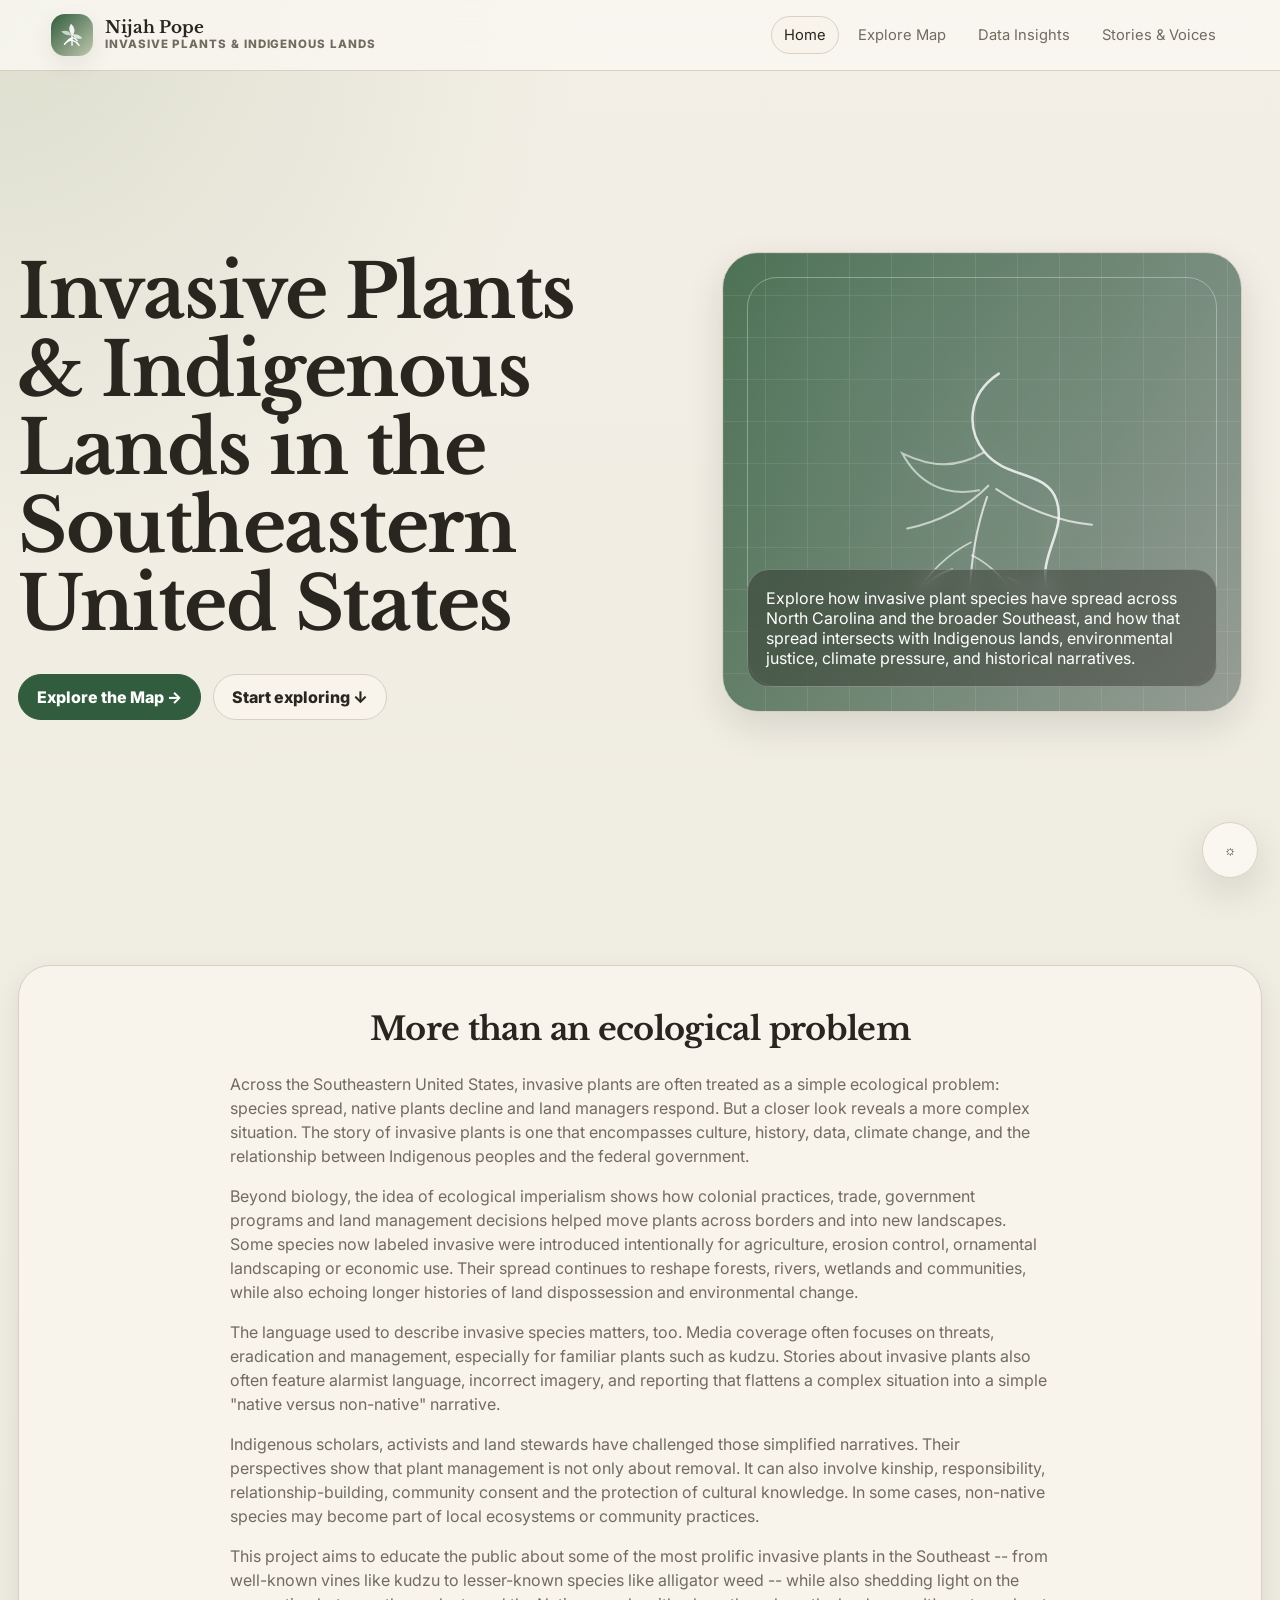
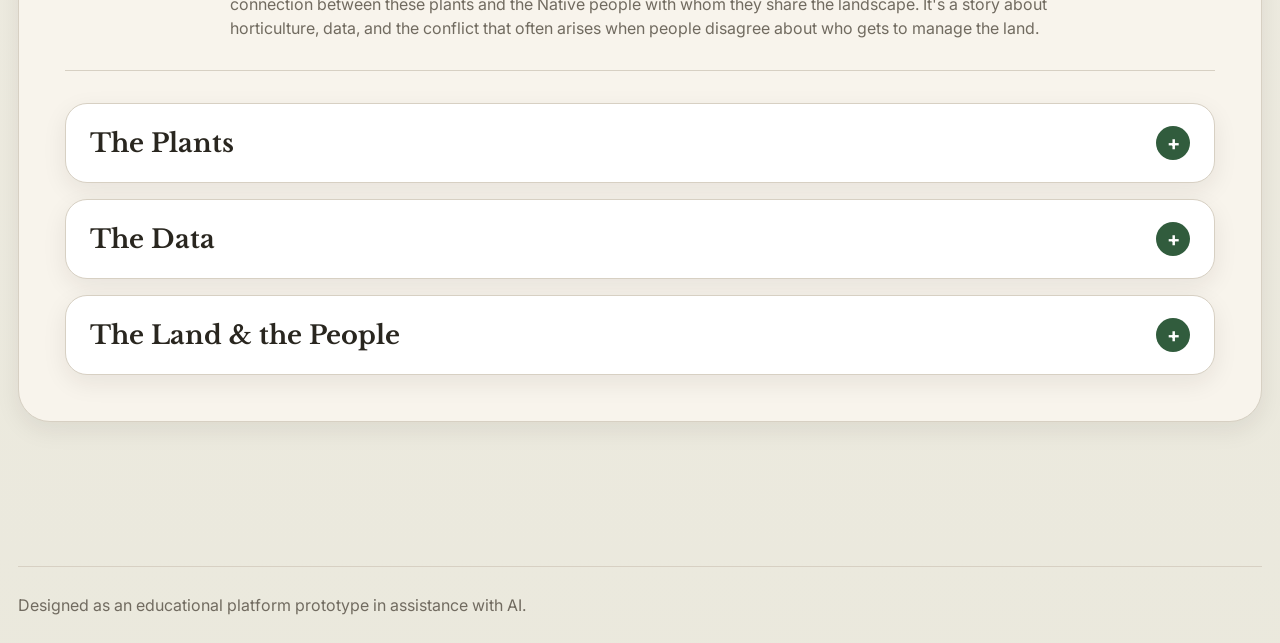
==== commit 0109010b: "thesis final" ====
--- a/index.html
+++ b/index.html
@@ -27,7 +27,6 @@
       <a href="./map.html">Explore Map</a>
       <a href="./dashboard.html">Data Insights</a>
       <a href="./stories.html">Stories & Voices</a>
-      
     </nav>
   </header>
 
@@ -43,7 +42,7 @@
       <div class="hero-visual" aria-label="Stylized roots merging into a Southeast map design">
         <div class="map-lines"></div>
         <div class="root-system">
-          <svg class="root-logo-animation" viewBox="0 0 700 700" preserveAspectRatio="none" aria-hidden="true">
+          <svg class="root-logo-animation" viewBox="0 0 700 700" preserveAspectRatio="xMidYMid meet" aria-hidden="true">
   <path class="root-line main-root" d="M390 92 C314 142 313 225 356 279 C408 344 505 322 528 395 C554 478 469 533 514 630" stroke="rgba(255,255,255,.8)" stroke-width="6" fill="none" stroke-linecap="round"/>
 
   <path class="root-line branch branch-1" d="M354 280 C291 317 233 317 160 282 C196 350 259 387 343 370" stroke="rgba(255,255,255,.58)" stroke-width="5" fill="none" stroke-linecap="round"/>
@@ -69,7 +68,7 @@
       <h2>More than an ecological problem</h2>
 
       <p>
-        Across the Southeastern United States, invasive plants are often treated as a simple ecological problem: species spread, native plants decline and land managers respond. But this project asks readers to look deeper and view invasive plants as part of a more complex environmental and cultural story. Invasive plant management is also tied to histories of colonial plant movement, Indigenous land relationships, tribal stewardship, climate pressure and questions about who controls environmental data.
+        Across the Southeastern United States, invasive plants are often treated as a simple ecological problem: species spread, native plants decline and land managers respond. But a closer look reveals a more complex situation. The story of invasive plants is one that encompasses culture, history, data, climate change, and the relationship between Indigenous peoples and the federal government.
       </p>
 
       <p>
@@ -77,15 +76,15 @@
       </p>
 
       <p>
-        The language used to describe invasive species matters, too. National and regional coverage often focuses on threats, eradication and management, especially for familiar plants such as kudzu. Federal agencies, conservation organizations and researchers track invasive species through occurrence data, remote sensing and spatial analysis. While this manner is helpful, media coverage can also rely on alarmist language, incorrect imagery or simple “native versus invasive” narratives that leave out important context.
+        The language used to describe invasive species matters, too. Media coverage often focuses on threats, eradication and management, especially for familiar plants such as kudzu. Stories about invasive plants also often feature alarmist language, incorrect imagery, and reporting that flattens a complex situation into a simple "native versus non-native" narrative. 
       </p>
 
       <p>
-        Indigenous scholars, activists and land stewards have challenged those simplified narratives. Their perspectives show that plant management is not only about removal. It can also involve kinship, responsibility, relationship-building, community consent and the protection of cultural knowledge. In some cases, non-native species may become part of local ecosystems or community practices, complicating the idea that every introduced plant should be understood in the same way.
+        Indigenous scholars, activists and land stewards have challenged those simplified narratives. Their perspectives show that plant management is not only about removal. It can also involve kinship, responsibility, relationship-building, community consent and the protection of cultural knowledge. In some cases, non-native species may become part of local ecosystems or community practices. 
       </p>
 
       <p>
-        This site follows connected paths: the plants reshaping Southeastern landscapes, the tribal land stewardship that challenges conventional conservation narratives, and the maps and data tools that can reveal patterns while also leaving important community context out.
+        This project aims to educate the public about some of the most prolific invasive plants in the Southeast -- from well-known vines like kudzu to lesser-known species like alligator weed -- while also shedding light on the connection between these plants and the Native people with whom they share the landscape. It's a story about horticulture, data, and the conflict that often arises when people disagree about who gets to manage the land. 
       </p>
     </article>
 
@@ -97,58 +96,101 @@
         </summary>
 
         <div class="pathway-content">
-          <p>
-            Invasive plants are not simply “bad” plants. Many were introduced through ornamental horticulture, agriculture, erosion control and other human decisions. Experts like Alan Weakley, director of the UNC Herbarium, explain how species such as kudzu, privet, hydrilla and Japanese honeysuckle reshape forests, waterways and cultural landscapes across the Southeast.
+            <p>
+  Invasive plants are not simply “bad” plants. Many were introduced through
+  human decisions, including ornamental horticulture, agriculture and erosion
+  control. Invasive species such as kudzu, privet, hydrilla and
+  honeysuckle reshape forests, wetlands and waterways across the Southeast.
           </p>
         </div>
+
+        <div class="homepage-interview-grid">
+  <a class="homepage-interview-tile" href="./stories.html#alan-weakley">
+    <img src="./assets/alan weakley.AVIF" alt="Alan Weakley">
+    <div>
+      <strong>Dr. Alan Weakley</strong>
+      <span>UNC Herbarium</span>
+    </div>
+  </a>
+</div>
       </details>
 
       <details class="pathway-card">
         <summary>
-          <span>Tribal Land Stewardship</span>
+          <span>The Data</span>
           <span class="summary-icon" aria-hidden="true">+</span>
         </summary>
 
         <div class="pathway-content">
           <p>
-            For Native communities, land is not just property or habitat. It is history, food, water, memory and responsibility. Accounts from Larry Edwards and Philip Bell, representatives of the Lumbee and Coharie tribes of North Carolina, provide an opportunity to center Indigenous voices and show how invasive plant management intersects with land access, tribal sovereignty and the authority to define environmental care.
+            Maps, charts, and satellite imagery can reveal patterns in invasive plant spread, but they do not tell the whole story.
           </p>
         </div>
+
+        <div class="homepage-interview-grid">
+  <a class="homepage-interview-tile" href="./stories.html#chuck-bargeron">
+    <img src="./assets/chuck bargeron.JPG" alt="Dr. Charles “Chuck” Bargeron">
+    <div>
+      <strong>Dr. Charles Bargeron</strong>
+      <span>EDDMapS / Bugwood</span>
+    </div>
+  </a>
+
+  <a class="homepage-interview-tile" href="./stories.html#ming-shen">
+    <img src="./assets/ming shen.JPG" alt="Ming Shen">
+    <div>
+      <strong>Ming Shen</strong>
+      <span>Remote sensing researcher</span>
+    </div>
+  </a>
+
+  <a class="homepage-interview-tile" href="./stories.html#danielle-hiraldo">
+    <img src="./assets/danielle hiraldo.AVIF" alt="Dr. Danielle Hiraldo">
+    <div>
+      <strong>Dr. Danielle Hiraldo</strong>
+      <span>UNC American Indian Center</span>
+    </div>
+  </a>
+</div>
       </details>
 
       <details class="pathway-card">
         <summary>
-          <span>Data Mapping</span>
+          <span>The Land & the People</span>
           <span class="summary-icon" aria-hidden="true">+</span>
         </summary>
 
         <div class="pathway-content">
           <p>
-            Maps can reveal where invasive plants have been recorded, but they do not tell the whole story. Experts like Dr. Charles “Chuck” Bargeron, director of the University of Georgia’s Center for Invasive Species and Ecosystem Health, and Ming Shen, a geography researcher studying kudzu through remote sensing, explain how occurrence data, climate charts and satellite imagery can help track invasive plant spread. Dr. Danielle Hiraldo, director of the American Indian Center at UNC-Chapel Hill and a citizen of the Lumbee Tribe, adds another layer: mapping and environmental data must also account for community knowledge, consent and Indigenous data sovereignty.
-          </p>
+  For Native communities, land is history, food, water, and memories. Centering Indigenous voices shows how invasive plant management intersects with land access, tribal sovereignty, stewardship and the authority to define environmental care.
+</p>
         </div>
+       <div class="homepage-interview-grid">
+  <a class="homepage-interview-tile" href="./stories.html#philip-bell">
+    <img src="./assets/philip bell.png" alt="Philip Bell">
+    <div>
+      <strong>Philip Bell</strong>
+      <span>Coharie Tribe</span>
+    </div>
+  </a>
+
+  <a class="homepage-interview-tile" href="./stories.html#larry-edwards">
+    <img src="./assets/larry edwards.png" alt="Larry Edwards">
+    <div>
+      <strong>Larry Edwards</strong>
+      <span>Lumbee Tribe of North Carolina</span>
+    </div>
+  </a>
+</div>
       </details>
+      
     </div>
   </div>
 </section>
-
-    <section class="intro-panel">
-      <div>
-        <div class="eyebrow">Thesis Question</div>
-        <h2>How do invasive plant species affect the biodiversity, local economies, and ecosystem health of modern day Indigenous lands, and how can centering Indigenous environmental perspectives challenge oversimplified media narratives of invasive plant species?</h2>
-      </div>
-      <div>
-        <p>This platform aims to contribute new knowledge by interrogating the intersection of ecological imperialism, climate change, and Indigenous environmental stewardship. Rather than positioning invasive species as purely harmful, this research recognizes invasive species as complex ecological and cultural phenomena shaped by historical colonialism, environmental racism, and evolving climate patterns. By amplifying underrepresented Indigenous voices and knowledge systems (e.g., relational science and kinship traditions) this thesis challenges dominant environmental narratives and informs more nuanced, culturally responsive management strategies.</p>
-        <p class="scroll-cue editorial-cue">
-  Continue through the navigation to explore
-  <a class="map-arrow-link" href="./map.html" aria-label="Go to interactive map">→</a>
-</p>
-      </div>
-    </section>
   </main>
 
   <footer class="footer page">Designed as an educational platform prototype in assistance with AI.</footer>
   <button class="theme-fab" type="button" data-theme-toggle aria-label="Toggle light or dark mode">☼</button>
   <script src="./site.js"></script>
 </body>
-</html>
+</html>
--- a/styles.css
+++ b/styles.css
@@ -54,8 +54,14 @@
     radial-gradient(circle at top left, rgba(191, 200, 174, 0.42), transparent 36rem),
     linear-gradient(180deg, var(--bg), color-mix(in srgb, var(--bg) 84%, var(--green-soft) 16%));
 }
-a { color: inherit; text-decoration: none; }
-img { max-width: 100%; display: block; }
+a { 
+  color: inherit; 
+  text-decoration: none; 
+}
+img { 
+  max-width: 100%; 
+  display: block; 
+}
 
 .site-header {
   position: sticky;
@@ -70,17 +76,49 @@
   border-bottom: 1px solid var(--border);
   backdrop-filter: blur(14px);
 }
-.brand { display: inline-flex; align-items: center; gap: 12px; font-weight: 800; }
+.brand { 
+  display: inline-flex; 
+  align-items: center; 
+  gap: 12px; 
+  font-weight: 800; 
+}
 .logo-mark {
-  width: 42px; height: 42px; border-radius: 14px;
+  width: 42px; 
+  height: 42px; 
+  border-radius: 14px;
   background: linear-gradient(135deg, var(--green), var(--green-soft));
-  display: grid; place-items: center; box-shadow: var(--shadow-soft);
-}
-.logo-mark svg { width: 30px; height: 30px; }
-.brand-text { display: grid; line-height: 1.1; min-width: 0; }
-.brand-title { font-family: var(--font-headline); font-size: 1.05rem; white-space: nowrap; }
-.brand-kicker { font-size: .72rem; color: var(--muted); letter-spacing: .08em; text-transform: uppercase; white-space: nowrap; }
-.nav-links { display: flex; align-items: center; gap: 6px; flex-wrap: wrap; justify-content: flex-end; }
+  display: grid; 
+  place-items: center; 
+  box-shadow: var(--shadow-soft);
+}
+.logo-mark svg { 
+  width: 30px; 
+  height: 30px; 
+}
+.brand-text { 
+  display: grid; 
+  line-height: 1.1; 
+  min-width: 0; 
+}
+.brand-title { 
+  font-family: var(--font-headline); 
+  font-size: 1.05rem; 
+  white-space: nowrap; 
+}
+.brand-kicker { 
+  font-size: .72rem; 
+  color: var(--muted); 
+  letter-spacing: .08em; 
+  text-transform: uppercase; 
+  white-space: nowrap; 
+}
+.nav-links { 
+  display: flex; 
+  align-items: center; 
+  gap: 6px; 
+  flex-wrap: wrap; 
+  justify-content: flex-end; 
+}
 .nav-links a, .nav-links button {
   border: 1px solid transparent;
   background: transparent;
@@ -97,7 +135,10 @@
   background: var(--panel);
 }
 
-.page { width: min(1180px, calc(100vw - 36px)); margin: 0 auto; }
+.page { 
+  width: min(1400px, calc(100vw - 36px)); 
+  margin: 0 auto; 
+}
 .hero {
   min-height: calc(100vh - 78px);
   display: grid;
@@ -107,32 +148,126 @@
   padding: 64px 0;
 }
 .eyebrow { text-transform: uppercase; letter-spacing: .15em; color: var(--green); font-weight: 800; font-size: .78rem; }
-h1, h2, h3 { font-family: var(--font-headline); letter-spacing: -.02em; line-height: 1.12; }
-h1 { font-size: clamp(3rem, 8vw, 7rem); margin: 10px 0 18px; }
-h2 { font-size: clamp(2rem, 4vw, 3.6rem); margin: 0 0 16px; }
-h3 { margin: 0 0 10px; }
-p { line-height: 1.7; }
-.lede { font-size: clamp(1.05rem, 1.6vw, 1.25rem); color: var(--muted); max-width: 62ch; }
-.action-row { display: flex; gap: 12px; flex-wrap: wrap; margin-top: 30px; }
+h1, h2, h3 { 
+  font-family: var(--font-headline); 
+  letter-spacing: -.02em; 
+  line-height: 1.12; 
+}
+h1 { 
+  font-size: clamp(3rem, 8vw, 7rem); 
+  margin: 10px 0 18px; 
+}
+.hero h1 {
+  font-size: clamp(2.35rem, 5.8vw, 4.9rem);
+  line-height: 1.05;
+}
+h2 { 
+  font-size: clamp(2rem, 4vw, 3.6rem); 
+  margin: 0 0 16px; 
+}
+h3 { 
+  margin: 0 0 10px; 
+}
+p { 
+  line-height: 1.7; 
+}
+.lede { 
+  font-size: clamp(1.05rem, 1.6vw, 1.25rem); 
+  color: var(--muted); 
+  max-width: 62ch; 
+}
+.action-row { 
+  display: flex; 
+  gap: 12px; 
+  flex-wrap: wrap; 
+  margin-top: 30px; 
+}
 .btn {
-  display: inline-flex; align-items: center; justify-content: center; gap: 10px;
-  min-height: 46px; padding: 12px 18px; border-radius: 999px;
-  border: 1px solid var(--border); font-weight: 800; transition: .18s ease;
-}
-.btn.primary { background: var(--green); color: #fff; border-color: var(--green); }
-.btn:hover { transform: translateY(-2px); box-shadow: var(--shadow-soft); }
-.btn.secondary { background: var(--panel); }
+  display: inline-flex; 
+  align-items: center; 
+  justify-content: center; 
+  gap: 10px;
+  min-height: 46px; 
+  padding: 12px 18px; 
+  border-radius: 999px;
+  border: 1px solid var(--border); 
+  font-weight: 800; 
+  transition: .18s ease;
+}
+.btn.primary { 
+  background: var(--green); 
+  color: #fff; 
+  border-color: var(--green); 
+}
+.btn:hover { 
+  transform: translateY(-2px); 
+  box-shadow: var(--shadow-soft); 
+}
+.btn.secondary { 
+  background: var(--panel); 
+}
 .hero-visual {
-  position: relative; min-height: 520px; border-radius: 36px; overflow: hidden; border: 1px solid var(--border); box-shadow: var(--shadow);
+  position: relative; 
+  min-height: 520px; 
+  border-radius: 36px; 
+  overflow: hidden; 
+  border: 1px solid var(--border); 
+  box-shadow: var(--shadow);
   background:
     linear-gradient(120deg, rgba(49, 92, 61, .82), rgba(93, 121, 136, .54)),
     radial-gradient(circle at 20% 20%, rgba(255,255,255,.35), transparent 18rem),
     linear-gradient(135deg, #bfc8ae, #d9c7a3);
 }
-.map-lines { position:absolute; inset:0; opacity:.38; background-image: linear-gradient(90deg, rgba(255,255,255,.24) 1px, transparent 1px), linear-gradient(rgba(255,255,255,.22) 1px, transparent 1px); background-size: 42px 42px; }
-.root-system { position: absolute; inset: 18px; border-radius: 30px; border: 1px solid rgba(255,255,255,.32); }
-.root-system svg { position: absolute; inset: 0; width: 100%; height: 100%; }
-.hero-note { position:absolute; left:24px; right:24px; bottom:24px; color:#fff; background:rgba(24,21,17,.35); border:1px solid rgba(255,255,255,.24); border-radius:22px; padding:18px; backdrop-filter: blur(10px); }
+.map-lines { 
+  position:absolute; 
+  inset:0; opacity:.38; 
+  background-image: linear-gradient(90deg, rgba(255,255,255,.24) 1px, transparent 1px), linear-gradient(rgba(255,255,255,.22) 1px, transparent 1px); 
+  background-size: 42px 42px; 
+}
+.hero-visual {
+  width: 100%;
+  max-width: 520px;
+  min-height: 460px;
+  justify-self: center;
+}
+
+.root-system { 
+  position: absolute; 
+  inset: 24px; 
+  border-radius: 30px; 
+  border: 1px solid rgba(255,255,255,.32); 
+  display: flex;
+  align-items: center;
+  justify-content: center;
+}
+
+.root-system .root-logo-animation {
+  position: relative;
+  inset: auto;
+  width: 310px;
+  height: 310px;
+  max-width: 72%;
+  max-height: 72%;
+  margin: 0;
+  display: block;
+}
+
+.root-logo-animation {
+  filter: drop-shadow(0 0 12px rgba(255, 255, 255, 0.22));
+}
+
+.hero-note { 
+  position:absolute; 
+  left:24px; 
+  right:24px; 
+  bottom:24px; 
+  color:#fff; 
+  background:rgba(24,21,17,.35); 
+  border:1px solid rgba(255,255,255,.24); 
+  border-radius:22px; 
+  padding:18px; 
+  backdrop-filter: blur(10px); 
+}
 
 .root-logo-animation {
   filter: drop-shadow(0 0 12px rgba(255, 255, 255, 0.22));
@@ -226,9 +361,18 @@
   }
 }
 
-.card-grid { display: grid; grid-template-columns: repeat(3, 1fr); gap: 18px; padding: 28px 0 50px; }
+.card-grid { 
+  display: grid; 
+  grid-template-columns: repeat(3, 1fr); 
+  gap: 18px; 
+  padding: 28px 0 50px; 
+}
 .feature-card, .story-card, .metric-card, .chart-card, .text-card {
-  background: var(--card-bg); border: 1px solid var(--border); border-radius: var(--radius); box-shadow: var(--shadow-soft); padding: 22px;
+  background: var(--card-bg); 
+  border: 1px solid var(--border); 
+  border-radius: var(--radius); 
+  box-shadow: var(--shadow-soft); 
+  padding: 22px;
 }
 .feature-card { 
   min-height: 190px; 
@@ -309,13 +453,16 @@
   max-width: 900px;
   margin: 0 auto 24px;
 }
+.anchor-story-card h2 {
+  font-size: 2.00rem;
+}
 
 .anchor-story-card p {
   max-width: 82ch;
   margin-left: auto;
   margin-right: auto;
   color: var(--muted);
-  line-height: 1.8;
+  line-height: 1.5;
   text-align: left;
 }
 
@@ -342,7 +489,7 @@
 }
 
 .pathway-content {
-  padding: 0 24px 24px;
+  padding: 0 24px 12px;
   border-top: 1px solid var(--border);
 }
 
@@ -400,6 +547,72 @@
   display: inline-block; 
   color: var(--muted); 
   margin-top: 22px; 
+}
+.homepage-interview-grid {
+  display: grid;
+  grid-template-columns: repeat(auto-fit, minmax(190px, 1fr));
+  gap: 14px;
+  margin: 0;
+  padding: 0 24px 24px;
+}
+
+.homepage-interview-tile {
+  display: flex;
+  align-items: center;
+  gap: 12px;
+  padding: 14px;
+  border: 1px solid var(--border);
+  border-radius: 18px;
+  background: var(--panel);
+  box-shadow: var(--shadow-soft);
+  transition: 0.18s ease;
+}
+
+.homepage-interview-tile:hover {
+  transform: translateY(-2px);
+  border-color: var(--green);
+}
+
+.homepage-interview-tile img {
+  width: 64px;
+  height: 64px;
+  border-radius: 14px;
+  object-fit: cover;
+  flex-shrink: 0;
+}
+
+.homepage-interview-tile strong {
+  display: block;
+  font-family: var(--font-headline);
+  font-size: 1rem;
+  line-height: 1.25;
+}
+
+.homepage-interview-tile span {
+  display: block;
+  color: var(--muted);
+  font-size: 0.86rem;
+  line-height: 1.35;
+}
+
+.homepage-story-image {
+  margin: 22px 0;
+}
+
+.homepage-story-image img {
+  width: 100%;
+  max-height: 420px;
+  object-fit: cover;
+  border-radius: 18px;
+  border: 1px solid var(--border);
+  box-shadow: var(--shadow-soft);
+}
+
+.homepage-story-image figcaption {
+  margin-top: 8px;
+  color: var(--muted);
+  font-size: 0.86rem;
+  line-height: 1.5;
 }
 
 @media (prefers-reduced-motion: reduce) {
@@ -533,6 +746,18 @@
   display:inline-block; 
   border-radius: 999px; 
 }
+
+.layer-label-row {
+  cursor: default;
+}
+
+.layer-always-on {
+  color: var(--muted);
+  font-size: 0.82rem;
+  font-weight: 700;
+  letter-spacing: 0.02em;
+}
+
 .timeline-head, .range-labels, .summary-grid div, .switch-row, .legend-item { 
   display:flex; 
   justify-content:space-between; 
@@ -595,6 +820,10 @@
 .legend-stack { 
   display:grid; 
   gap:10px; 
+}
+.disabled-toggle {
+  opacity: 0.7;
+  cursor: not-allowed;
 }
 .summary-grid { 
   display:grid; 
@@ -709,6 +938,105 @@
   background: var(--panel-2);
 }
 
+.plant-photo-carousel {
+  margin: 0 0 18px;
+  border: 1px solid var(--border);
+  border-radius: 18px;
+  overflow: hidden;
+  background: var(--panel);
+  box-shadow: var(--shadow-soft);
+}
+
+.plant-photo-slides {
+  position: relative;
+}
+
+.plant-photo-slide {
+  display: none;
+  margin: 0;
+}
+
+.plant-photo-slide.active {
+  display: block;
+}
+
+.plant-photo-slide img {
+  width: 100%;
+  height: 230px;
+  object-fit: cover;
+  display: block;
+}
+
+.plant-photo-slide figcaption {
+  padding: 8px 10px;
+  color: var(--muted);
+  font-size: 0.78rem;
+  line-height: 1.4;
+  background: var(--panel);
+  border-top: 1px solid var(--border);
+}
+
+.plant-photo-controls {
+  display: flex;
+  align-items: center;
+  justify-content: space-between;
+  gap: 8px;
+  padding: 8px 10px 10px;
+  background: var(--panel);
+  border-top: 1px solid var(--border);
+}
+
+.plant-photo-prev,
+.plant-photo-next {
+  width: 30px;
+  height: 30px;
+  border-radius: 999px;
+  border: 1px solid var(--border);
+  background: var(--card-bg);
+  color: var(--text);
+  cursor: pointer;
+  font-size: 1.2rem;
+  line-height: 1;
+}
+
+.plant-photo-prev:hover,
+.plant-photo-next:hover {
+  background: var(--green);
+  color: #fff;
+}
+
+.plant-photo-dots {
+  display: flex;
+  justify-content: center;
+  align-items: center;
+  gap: 7px;
+  flex: 1;
+}
+
+.plant-photo-dot {
+  width: 8px;
+  height: 8px;
+  border-radius: 999px;
+  border: 0;
+  padding: 0;
+  background: var(--border);
+  cursor: pointer;
+}
+
+.plant-photo-dot.active {
+  background: var(--green);
+}
+.source-card a {
+  color: var(--green);
+  font-weight: 800;
+  text-decoration: underline;
+  text-underline-offset: 3px;
+}
+
+.source-card a:hover {
+  color: var(--red);
+}
+
 /* Dashboard */
 .dashboard-hero { 
   padding: 58px 0 20px; 
@@ -719,6 +1047,8 @@
   gap: 16px; 
   margin: 24px 0; 
 }
+
+
 .metric-card strong { 
   font-size: 2rem; 
   font-family: var(--font-headline); 
@@ -744,11 +1074,12 @@
   flex-direction: column;
 }
 
+.chart-card h2,
 .chart-card h1,
 .text-card h2 {
-  font-size: 1.25rem;
+  font-size: 1.5rem;
   line-height: 1.25;
-  margin-bottom: 0.45rem;
+  margin-bottom: 0.4rem;
 }
 
 .chart-card canvas { 
@@ -773,6 +1104,49 @@
   flex-wrap:wrap; 
   margin-bottom:16px; 
 }
+
+.climate-chart-row {
+  display: grid;
+  grid-template-columns: repeat(3, minmax(0, 1fr));
+  gap: 18px;
+  align-items: stretch;
+  margin-top: 20px;
+  width: 100%;
+}
+
+.climate-chart-row .chart-card {
+  min-width: 0;
+}
+
+.climate-chart-row .chart-card h2 {
+  font-size: 1.5rem;
+  line-height: 1.25;
+  margin-bottom: 0.4rem;
+}
+
+.climate-chart-row .subtle {
+  font-size: 0.84rem;
+  line-height: 1.45;
+}
+
+.climate-chart-row .chart-card canvas {
+  height: 280px !important;
+  max-height: 280px;
+}
+
+.climate-why-card {
+  margin-top: 18px;
+}
+
+.climate-why-card h2 {
+  font-size: 1.35rem;
+}
+
+@media (max-width: 1000px) {
+  .climate-chart-row {
+    grid-template-columns: 1fr;
+  }
+}
 .filter-select { 
   max-width: 260px; 
 }
@@ -784,14 +1158,18 @@
   line-height:1.6; 
 }
 
-#temperatureChart,
-#precipitationChart,
-#droughtChart,
 #timelineChart,
 #stateChart,
 #speciesChart {
   height: 320px !important;
   max-height: 320px;
+}
+
+#temperatureChart,
+#precipitationChart,
+#droughtChart {
+  height: 280px !important;
+  max-height: 280px;
 }
 
 /* Stories */
@@ -827,6 +1205,12 @@
 }
 .story-detail .info-block + .info-block {
   margin-top: 32px;
+}
+.story-detail-visual figcaption {
+  color: var(--muted);
+  font-size: 0.88rem;
+  line-height: 1.5;
+  margin-top: 8px;
 }
 .media-placeholder { 
   border-radius: 24px; 
@@ -853,15 +1237,55 @@
   line-height:1.5; 
 }
 
-.story-thumb-image { overflow: hidden; background: var(--panel-2); }
-.story-thumb-image img { width: 100%; height: 100%; object-fit: cover; display: block; }
-.media-placeholder-image { position: relative; overflow: hidden; background: var(--panel-2); }
-.media-placeholder-image img { width: 100%; height: 100%; min-height: 300px; object-fit: cover; display: block; }
-.media-placeholder-image .audio-button { position: absolute; right: 20px; bottom: 20px; }
-
-
-.footer { border-top:1px solid var(--border); margin-top:72px; padding:28px 0; color: var(--muted); }
-.theme-fab { position: fixed; right: 22px; bottom: 22px; z-index: 4000; width: 56px; height: 56px; border-radius:999px; border:1px solid var(--border); background:var(--chip-bg); color:var(--text); box-shadow:var(--shadow); cursor:pointer; }
+.story-thumb-image { 
+  overflow: hidden; 
+  background: var(--panel-2); 
+}
+.story-thumb-image img { 
+  width: 100%; 
+  height: 100%; 
+  object-fit: cover; 
+  display: block; 
+}
+.media-placeholder-image { 
+  position: relative; 
+  overflow: hidden; 
+  background: var(--panel-2); 
+}
+.media-placeholder-image img { 
+  width: 100%; 
+  height: 100%; 
+  min-height: 300px; 
+  object-fit: cover; 
+  display: block; 
+}
+.media-placeholder-image .audio-button { 
+  position: absolute; 
+  right: 20px; 
+  bottom: 20px; 
+}
+
+
+.footer { 
+  border-top:1px solid var(--border); 
+  margin-top:72px; 
+  padding:28px 0; 
+  color: var(--muted); 
+}
+.theme-fab { 
+  position: fixed; 
+  right: 22px; 
+  bottom: 22px; 
+  z-index: 4000; 
+  width: 56px; 
+  height: 56px; 
+  border-radius:999px; 
+  border:1px solid var(--border); 
+  background:var(--chip-bg); 
+  color:var(--text); 
+  box-shadow:var(--shadow); 
+  cursor:pointer; 
+}
 
 @media (max-width: 1160px) {
   .map-shell { grid-template-columns: 330px 1fr; }
@@ -925,5 +1349,123 @@
 .story-section-heading p {
   display: none;
 }
+.inline-story-image {
+  margin: 28px 0;
+  border-radius: 20px;
+  overflow: hidden;
+}
+
+.inline-story-image img {
+  width: 100%;
+  max-height: 420px;
+  object-fit: cover;
+  border-radius: 20px;
+  display: block;
+}
+
+.inline-story-image figcaption {
+  color: var(--muted);
+  font-size: 0.88rem;
+  line-height: 1.5;
+  margin-top: 8px;
+}
+
+.story-subhead {
+  margin-top: 32px;
+  font-size: 1.35rem;
+}
+
+.profile-image-block {
+  margin: 0 0 18px;
+}
+
+.profile-image-block .story-detail-visual {
+  margin-bottom: 8px;
+}
+
+.profile-image-caption {
+  color: var(--muted);
+  font-size: 0.88rem;
+  line-height: 1.5;
+  margin: 0 4px 14px;
+}
+
+.profile-image-block {
+  margin: 0 0 1rem;
+}
+
+.story-detail-visual-image {
+  width: 100%;
+  overflow: hidden;
+  border-radius: 18px;
+  background: var(--green-soft);
+}
+
+.story-detail-visual-image img {
+  width: 100%;
+  height: auto;
+  max-height: none;
+  object-fit: unset;
+  display: block;
+}
+.story-section-cards {
+  display: grid;
+  grid-template-columns: repeat(auto-fit, minmax(240px, 1fr));
+  gap: 1.25rem;
+  align-items: stretch;
+}
+
+.story-card {
+  height: 100%;
+  margin: 0;
+}
+
+.story-layout {
+  display: grid;
+  grid-template-columns: minmax(260px, 360px) minmax(0, 1fr);
+  gap: 2rem;
+  align-items: start;
+  height: calc(100vh - 150px);
+  overflow: hidden;
+}
+
+.story-list {
+  height: 100%;
+  overflow-y: auto;
+  padding-right: 0.75rem;
+}
+
+.story-detail {
+  height: 100%;
+  overflow-y: auto;
+  padding-right: 1rem;
+}
+
+@media (max-width: 850px) {
+  .story-layout {
+    display: block;
+    height: auto;
+    overflow: visible;
+  }
+
+  .story-list,
+  .story-detail {
+    height: auto;
+    overflow: visible;
+    padding-right: 0;
+  }
+}
+
+.story-detail .profile-image-block {
+  max-width: 420px;
+  margin: 1rem auto 1.5rem;
+}
+
+.story-detail .story-detail-visual-image img {
+  width: 100%;
+  height: auto;
+  display: block;
+}
+
 
 .audio-button { display: none !important; }
